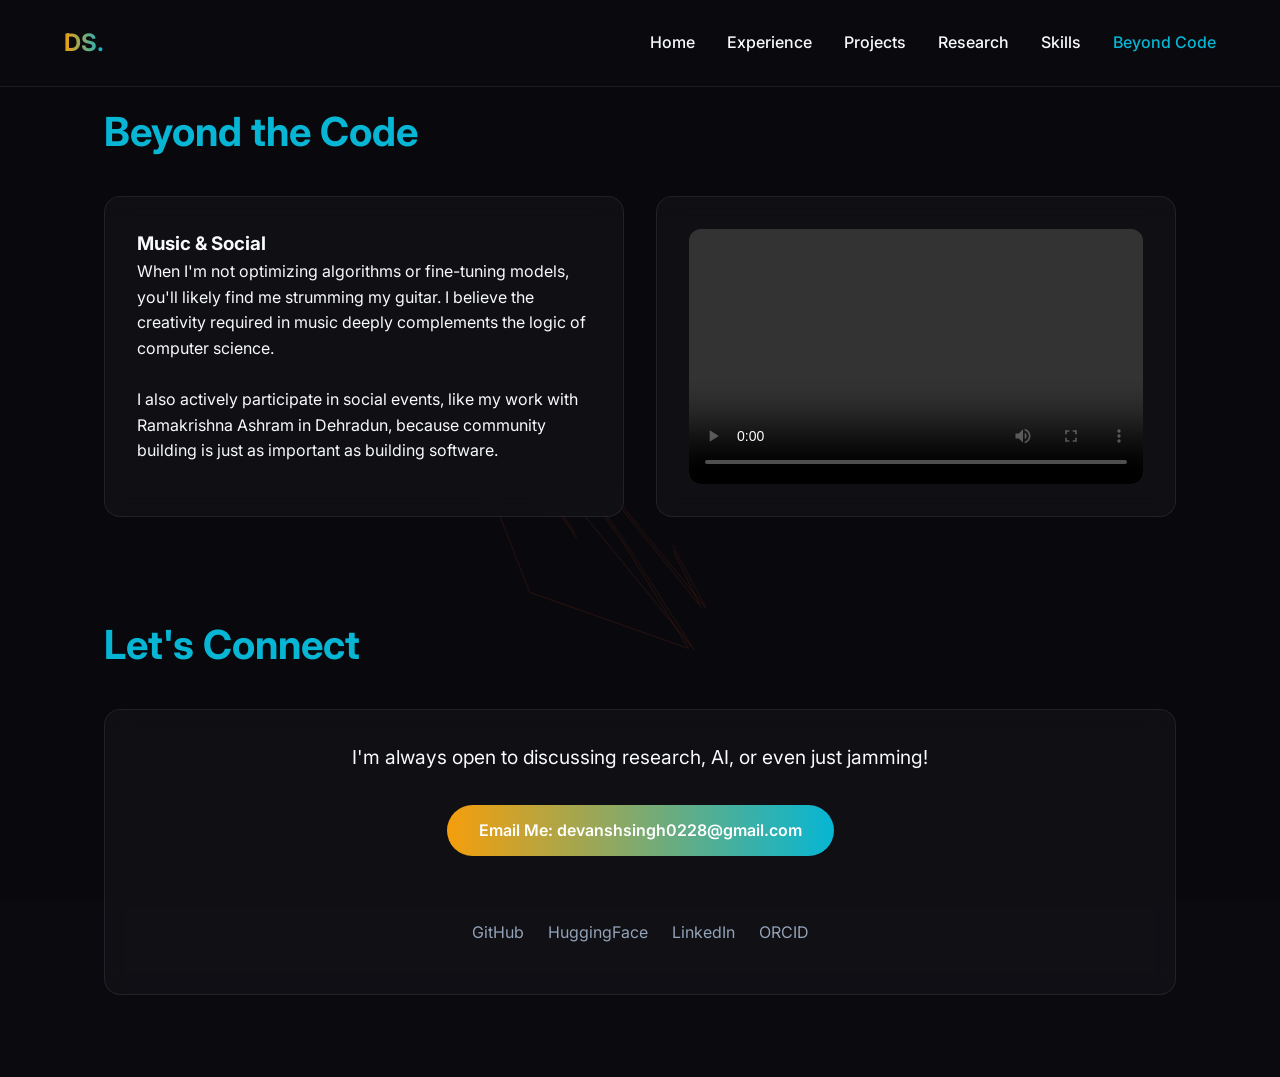
==== beyond.html @ 437d0356 "Add fully animated multi-page portfolio website" ====
<!DOCTYPE html>
<html lang="en">
<head>
    <meta charset="UTF-8">
    <meta name="viewport" content="width=device-width, initial-scale=1.0">
    <title>Beyond Code | Devansh Singh</title>
    <link rel="stylesheet" href="style.css">
    <link href="https://fonts.googleapis.com/css2?family=Inter:wght@300;400;500;600;700&display=swap" rel="stylesheet">
</head>
<body>
    <div id="canvas-container">
        <canvas id="fractal-canvas"></canvas>
    </div>

    <nav>
        <a href="index.html" class="logo">DS.</a>
        <div class="nav-links">
            <a href="index.html">Home</a>
            <a href="experience.html">Experience</a>
            <a href="projects.html">Projects</a>
            <a href="research.html">Research</a>
            <a href="skills.html">Skills</a>
            <a href="beyond.html" class="active">Beyond Code</a>
        </div>
    </nav>

    <main>
        <h2>Beyond the Code</h2>
        
        <div class="grid-2">
            <div class="glass-card">
                <h3>Music & Social</h3>
                <p>When I'm not optimizing algorithms or fine-tuning models, you'll likely find me strumming my guitar. I believe the creativity required in music deeply complements the logic of computer science.</p>
                <br>
                <p>I also actively participate in social events, like my work with Ramakrishna Ashram in Dehradun, because community building is just as important as building software.</p>
            </div>
            
            <div class="glass-card">
                <div class="video-container">
                    <video controls>
                        <source src="Guitar video.mp4" type="video/mp4">
                        Your browser does not support the video tag.
                    </video>
                </div>
            </div>
        </div>

        <h2 style="margin-top: 4rem;">Let's Connect</h2>
        <div class="glass-card" style="text-align: center;">
            <p style="font-size: 1.2rem; margin-bottom: 2rem;">I'm always open to discussing research, AI, or even just jamming!</p>
            
            <a href="mailto:devanshsingh0228@gmail.com" class="btn btn-primary" style="margin-bottom: 2rem;">Email Me: devanshsingh0228@gmail.com</a>
            
            <div class="social-links" style="margin-top: 2rem;">
                <a href="https://github.com/devsingh02" target="_blank">GitHub</a>
                <a href="https://huggingface.co/devranx" target="_blank">HuggingFace</a>
                <a href="https://www.linkedin.com/in/devansh-singh-8190a0222/" target="_blank">LinkedIn</a>
                <a href="https://orcid.org/0009-0004-6804-5392" target="_blank">ORCID</a>
            </div>
        </div>
    </main>

    <script src="script.js"></script>
</body>
</html>
---- style.css ----
:root {
    --bg-dark: #0a0a0f;
    --text-main: #f8fafc;
    --text-muted: #94a3b8;
    --accent-primary: #f59e0b; /* Amber */
    --accent-secondary: #06b6d4; /* Cyan */
    --glass-bg: rgba(20, 20, 25, 0.6);
    --glass-border: rgba(255, 255, 255, 0.08);
}

* {
    margin: 0;
    padding: 0;
    box-sizing: border-box;
}

body {
    font-family: 'Inter', sans-serif;
    background-color: var(--bg-dark);
    color: var(--text-main);
    line-height: 1.6;
    overflow-x: hidden;
}

#canvas-container {
    position: fixed;
    top: 0;
    left: 0;
    width: 100vw;
    height: 100vh;
    z-index: -1;
    opacity: 0.8;
}

/* Navbar */
nav {
    position: fixed;
    top: 0;
    width: 100%;
    display: flex;
    justify-content: space-between;
    align-items: center;
    padding: 1.5rem 5%;
    background: rgba(10, 10, 15, 0.8);
    backdrop-filter: blur(10px);
    z-index: 100;
    border-bottom: 1px solid var(--glass-border);
}

.logo {
    font-size: 1.5rem;
    font-weight: 700;
    background: linear-gradient(90deg, var(--accent-primary), var(--accent-secondary));
    -webkit-background-clip: text;
    -webkit-text-fill-color: transparent;
    text-decoration: none;
}

.nav-links {
    display: flex;
    gap: 2rem;
}

.nav-links a {
    color: var(--text-main);
    text-decoration: none;
    font-weight: 500;
    transition: color 0.3s ease;
}

.nav-links a:hover, .nav-links a.active {
    color: var(--accent-secondary);
}

/* Main Content */
main {
    min-height: calc(100vh - 80px);
    padding: 100px 5% 50px;
    max-width: 1200px;
    margin: 0 auto;
}

.hero {
    display: flex;
    flex-direction: column;
    align-items: center;
    justify-content: center;
    text-align: center;
    height: calc(100vh - 150px);
}

.profile-img {
    width: 200px;
    height: 200px;
    border-radius: 50%;
    object-fit: cover;
    margin-bottom: 2rem;
    border: 3px solid transparent;
    background: linear-gradient(var(--bg-dark), var(--bg-dark)) padding-box,
                linear-gradient(90deg, var(--accent-primary), var(--accent-secondary)) border-box;
    animation: float 6s ease-in-out infinite;
}

@keyframes float {
    0% { transform: translateY(0px); }
    50% { transform: translateY(-15px); }
    100% { transform: translateY(0px); }
}

h1 {
    font-size: 4rem;
    margin-bottom: 0.5rem;
}

.tagline {
    font-size: 1.5rem;
    color: var(--text-muted);
    margin-bottom: 2rem;
}

.btn {
    display: inline-block;
    padding: 0.8rem 2rem;
    border-radius: 30px;
    text-decoration: none;
    font-weight: 600;
    transition: all 0.3s ease;
    cursor: pointer;
}

.btn-primary {
    background: linear-gradient(90deg, var(--accent-primary), var(--accent-secondary));
    color: #fff;
    border: none;
}

.btn-primary:hover {
    transform: translateY(-2px);
    box-shadow: 0 5px 15px rgba(245, 158, 11, 0.4);
}

.btn-secondary {
    background: transparent;
    color: var(--text-main);
    border: 1px solid var(--accent-secondary);
    margin-left: 1rem;
}

.btn-secondary:hover {
    background: rgba(6, 182, 212, 0.1);
}

/* Glass Cards */
.glass-card {
    background: var(--glass-bg);
    backdrop-filter: blur(12px);
    border: 1px solid var(--glass-border);
    border-radius: 16px;
    padding: 2rem;
    margin-bottom: 2rem;
    transition: transform 0.3s ease, border-color 0.3s ease;
}

.glass-card:hover {
    transform: translateY(-5px);
    border-color: rgba(255, 255, 255, 0.2);
}

/* Sections */
h2 {
    font-size: 2.5rem;
    margin-bottom: 2rem;
    color: var(--accent-secondary);
}

.timeline {
    border-left: 2px solid var(--accent-secondary);
    padding-left: 2rem;
    margin-left: 1rem;
}

.timeline-item {
    position: relative;
    margin-bottom: 3rem;
}

.timeline-item::before {
    content: '';
    position: absolute;
    left: -2.4rem;
    top: 0;
    width: 15px;
    height: 15px;
    border-radius: 50%;
    background: var(--accent-primary);
    border: 3px solid var(--bg-dark);
}

.date {
    color: var(--accent-primary);
    font-weight: 600;
    font-size: 0.9rem;
    margin-bottom: 0.5rem;
}

/* Grid Layouts */
.grid-2 {
    display: grid;
    grid-template-columns: repeat(auto-fit, minmax(300px, 1fr));
    gap: 2rem;
}

.project-links a {
    color: var(--accent-secondary);
    text-decoration: none;
    margin-right: 1rem;
}

.project-links a:hover {
    text-decoration: underline;
}

/* Slideshow */
.slideshow-container {
    position: relative;
    width: 100%;
    max-width: 800px;
    margin: 2rem auto;
    border: 1px solid var(--glass-border);
    border-radius: 8px;
    overflow: hidden;
}

.slide {
    display: none;
    width: 100%;
}

.slide.active {
    display: block;
}

.slide img {
    width: 100%;
    display: block;
}

.prev, .next {
    cursor: pointer;
    position: absolute;
    top: 50%;
    width: auto;
    padding: 16px;
    margin-top: -22px;
    color: white;
    font-weight: bold;
    font-size: 18px;
    transition: 0.6s ease;
    border-radius: 0 3px 3px 0;
    user-select: none;
    background-color: rgba(0,0,0,0.5);
}

.next {
    right: 0;
    border-radius: 3px 0 0 3px;
}

.prev:hover, .next:hover {
    background-color: rgba(0,0,0,0.8);
}

.slide-counter {
    text-align: center;
    margin-top: 10px;
    color: var(--text-muted);
}

/* Skills */
.skill-tag {
    display: inline-block;
    padding: 0.5rem 1rem;
    background: rgba(255, 255, 255, 0.05);
    border: 1px solid var(--glass-border);
    border-radius: 20px;
    margin: 0.5rem;
    font-size: 0.9rem;
}

.skill-category {
    margin-bottom: 1.5rem;
}

/* Footer */
footer {
    text-align: center;
    padding: 2rem;
    border-top: 1px solid var(--glass-border);
    margin-top: 4rem;
}

.social-links {
    display: flex;
    justify-content: center;
    gap: 1.5rem;
    margin-bottom: 1rem;
}

.social-links a {
    color: var(--text-muted);
    text-decoration: none;
    transition: color 0.3s;
}

.social-links a:hover {
    color: var(--accent-primary);
}

/* Video */
.video-container {
    position: relative;
    padding-bottom: 56.25%; /* 16:9 */
    height: 0;
    overflow: hidden;
    border-radius: 12px;
}

.video-container iframe, .video-container video {
    position: absolute;
    top: 0;
    left: 0;
    width: 100%;
    height: 100%;
}
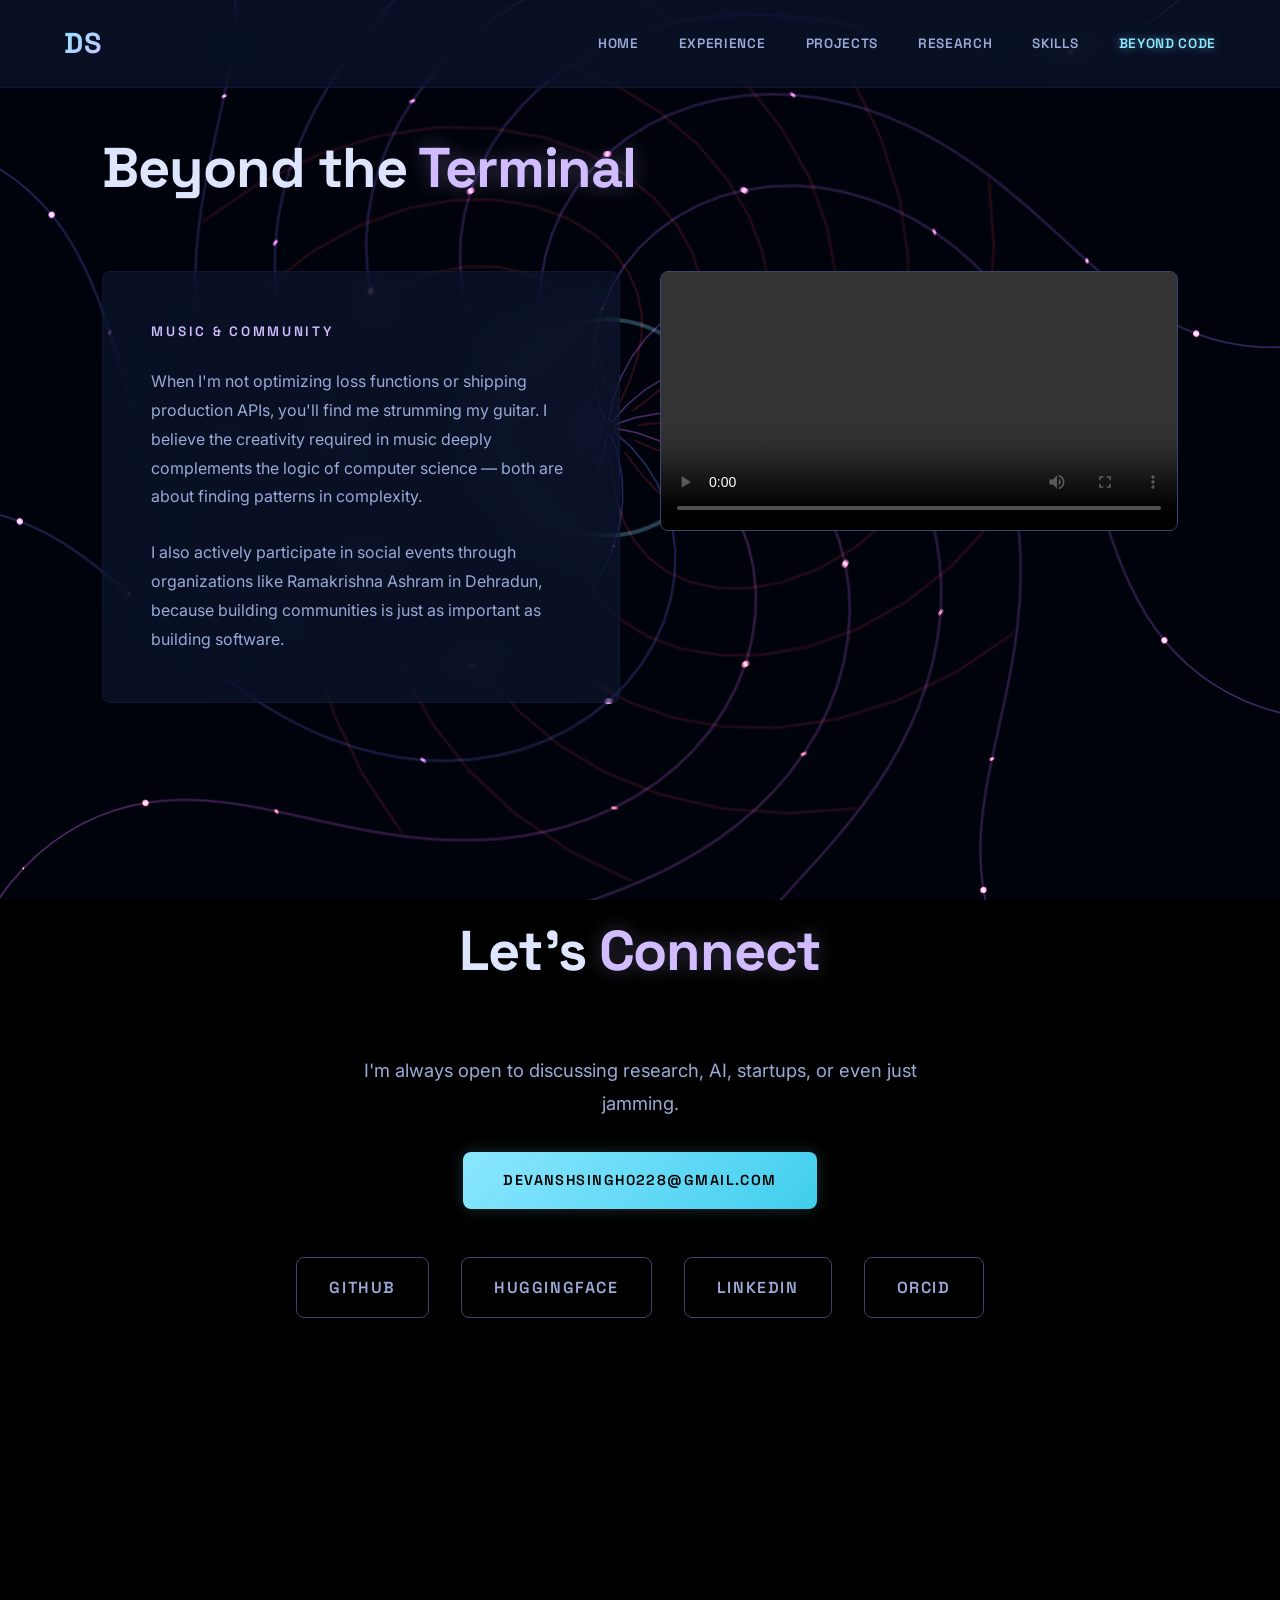
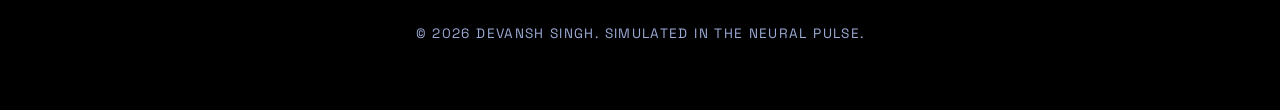
==== commit 15f19ed9: "Added round fractal" ====
--- a/beyond.html
+++ b/beyond.html
@@ -3,17 +3,14 @@
 <head>
     <meta charset="UTF-8">
     <meta name="viewport" content="width=device-width, initial-scale=1.0">
-    <title>Beyond Code | Devansh Singh</title>
+    <title>Beyond Code — Devansh Singh</title>
     <link rel="stylesheet" href="style.css">
-    <link href="https://fonts.googleapis.com/css2?family=Inter:wght@300;400;500;600;700&display=swap" rel="stylesheet">
 </head>
 <body>
-    <div id="canvas-container">
-        <canvas id="fractal-canvas"></canvas>
-    </div>
-
+    <div id="canvas-container"><canvas id="fractal-canvas"></canvas></div>
     <nav>
-        <a href="index.html" class="logo">DS.</a>
+        <a href="index.html" class="logo">DS</a>
+        <button class="hamburger" aria-label="Menu"><span></span><span></span><span></span></button>
         <div class="nav-links">
             <a href="index.html">Home</a>
             <a href="experience.html">Experience</a>
@@ -23,19 +20,16 @@
             <a href="beyond.html" class="active">Beyond Code</a>
         </div>
     </nav>
-
     <main>
-        <h2>Beyond the Code</h2>
-        
+        <h2 class="fade-in">Beyond the <span class="accent">Terminal</span></h2>
         <div class="grid-2">
-            <div class="glass-card">
-                <h3>Music & Social</h3>
-                <p>When I'm not optimizing algorithms or fine-tuning models, you'll likely find me strumming my guitar. I believe the creativity required in music deeply complements the logic of computer science.</p>
+            <div class="glass-card fade-in">
+                <div class="about-label">Music & Community</div>
+                <p>When I'm not optimizing loss functions or shipping production APIs, you'll find me strumming my guitar. I believe the creativity required in music deeply complements the logic of computer science — both are about finding patterns in complexity.</p>
                 <br>
-                <p>I also actively participate in social events, like my work with Ramakrishna Ashram in Dehradun, because community building is just as important as building software.</p>
+                <p>I also actively participate in social events through organizations like Ramakrishna Ashram in Dehradun, because building communities is just as important as building software.</p>
             </div>
-            
-            <div class="glass-card">
+            <div class="fade-in">
                 <div class="video-container">
                     <video controls>
                         <source src="Guitar video.mp4" type="video/mp4">
@@ -45,21 +39,19 @@
             </div>
         </div>
 
-        <h2 style="margin-top: 4rem;">Let's Connect</h2>
-        <div class="glass-card" style="text-align: center;">
-            <p style="font-size: 1.2rem; margin-bottom: 2rem;">I'm always open to discussing research, AI, or even just jamming!</p>
-            
-            <a href="mailto:devanshsingh0228@gmail.com" class="btn btn-primary" style="margin-bottom: 2rem;">Email Me: devanshsingh0228@gmail.com</a>
-            
-            <div class="social-links" style="margin-top: 2rem;">
-                <a href="https://github.com/devsingh02" target="_blank">GitHub</a>
-                <a href="https://huggingface.co/devranx" target="_blank">HuggingFace</a>
-                <a href="https://www.linkedin.com/in/devansh-singh-8190a0222/" target="_blank">LinkedIn</a>
-                <a href="https://orcid.org/0009-0004-6804-5392" target="_blank">ORCID</a>
+        <div class="contact-section fade-in" style="margin-top:5rem;">
+            <h2>Let's <span class="accent">Connect</span></h2>
+            <p style="font-size:1.15rem;max-width:600px;margin:0 auto 2rem;">I'm always open to discussing research, AI, startups, or even just jamming.</p>
+            <a href="mailto:devanshsingh0228@gmail.com" class="btn btn-primary">devanshsingh0228@gmail.com</a>
+            <div class="social-links">
+                <a href="https://github.com/devsingh02" target="_blank" class="social-link">GitHub</a>
+                <a href="https://huggingface.co/devranx" target="_blank" class="social-link">HuggingFace</a>
+                <a href="https://www.linkedin.com/in/devansh-singh-8190a0222/" target="_blank" class="social-link">LinkedIn</a>
+                <a href="https://orcid.org/0009-0004-6804-5392" target="_blank" class="social-link">ORCID</a>
             </div>
         </div>
     </main>
-
+    <footer><div class="footer-line"></div><p>&copy; 2026 Devansh Singh. Simulated in the Neural Pulse.</p></footer>
     <script src="script.js"></script>
 </body>
 </html>
--- a/style.css
+++ b/style.css
@@ -1,11 +1,37 @@
+/* ====================================
+   THE NEURAL OBSERVATORY — Quantum Archive
+   Portfolio of Devansh Singh
+   ==================================== */
+
+@import url('https://fonts.googleapis.com/css2?family=Inter:wght@300;400;500;600;700;800&family=Space+Grotesk:wght@400;500;600;700&display=swap');
+
 :root {
-    --bg-dark: #0a0a0f;
-    --text-main: #f8fafc;
-    --text-muted: #94a3b8;
-    --accent-primary: #f59e0b; /* Amber */
-    --accent-secondary: #06b6d4; /* Cyan */
-    --glass-bg: rgba(20, 20, 25, 0.6);
-    --glass-border: rgba(255, 255, 255, 0.08);
+    /* Deep Celestial Foundation */
+    --surface-lowest: #000000;
+    --surface-low: #081329;
+    --surface: #060e20;
+    --surface-container: #0c1934;
+    --surface-high: #101e3e;
+    --surface-highest: #142449;
+    --surface-bright: #172b54;
+
+    /* Light-Matter Accents */
+    --primary: #8ce7ff;
+    --primary-dim: #40ceed;
+    --primary-container: #53ddfc;
+    --secondary: #d0bcff;
+    --secondary-container: #2f0076;
+    --tertiary: #b8f9de;
+
+    /* Text */
+    --on-surface: #dee5ff;
+    --on-surface-variant: #9baad6;
+    --outline: #65759e;
+    --outline-variant: #38476d;
+
+    /* Gradients */
+    --gradient-primary: linear-gradient(135deg, var(--primary), var(--primary-dim));
+    --gradient-hud: linear-gradient(135deg, var(--primary), var(--secondary));
 }
 
 * {
@@ -14,221 +40,463 @@
     box-sizing: border-box;
 }
 
+html {
+    scroll-behavior: smooth;
+}
+
 body {
     font-family: 'Inter', sans-serif;
-    background-color: var(--bg-dark);
-    color: var(--text-main);
-    line-height: 1.6;
+    background-color: var(--surface-lowest);
+    color: var(--on-surface);
+    line-height: 1.7;
     overflow-x: hidden;
 }
 
+/* Canvas Background */
 #canvas-container {
     position: fixed;
-    top: 0;
-    left: 0;
-    width: 100vw;
-    height: 100vh;
-    z-index: -1;
-    opacity: 0.8;
-}
-
-/* Navbar */
+    top: 0; left: 0;
+    width: 100vw; height: 100vh;
+    z-index: 0;
+    pointer-events: none;
+}
+
+/* ---- NAVBAR ---- */
 nav {
     position: fixed;
-    top: 0;
-    width: 100%;
+    top: 0; width: 100%;
     display: flex;
     justify-content: space-between;
     align-items: center;
-    padding: 1.5rem 5%;
-    background: rgba(10, 10, 15, 0.8);
-    backdrop-filter: blur(10px);
+    padding: 1.2rem 5%;
+    background: rgba(20, 36, 73, 0.4);
+    backdrop-filter: blur(24px);
+    -webkit-backdrop-filter: blur(24px);
     z-index: 100;
-    border-bottom: 1px solid var(--glass-border);
+    border-bottom: 1px solid rgba(56, 71, 109, 0.15);
 }
 
 .logo {
-    font-size: 1.5rem;
+    font-family: 'Space Grotesk', sans-serif;
+    font-size: 1.8rem;
     font-weight: 700;
-    background: linear-gradient(90deg, var(--accent-primary), var(--accent-secondary));
+    background: var(--gradient-hud);
     -webkit-background-clip: text;
     -webkit-text-fill-color: transparent;
     text-decoration: none;
+    letter-spacing: 0.05em;
 }
 
 .nav-links {
     display: flex;
-    gap: 2rem;
+    gap: 2.5rem;
+    align-items: center;
 }
 
 .nav-links a {
-    color: var(--text-main);
+    color: var(--on-surface-variant);
     text-decoration: none;
-    font-weight: 500;
-    transition: color 0.3s ease;
+    font-family: 'Space Grotesk', sans-serif;
+    font-size: 0.85rem;
+    font-weight: 600;
+    letter-spacing: 0.05em;
+    text-transform: uppercase;
+    transition: color 0.3s ease, text-shadow 0.3s ease;
 }
 
 .nav-links a:hover, .nav-links a.active {
-    color: var(--accent-secondary);
-}
-
-/* Main Content */
+    color: var(--primary);
+    text-shadow: 0 0 10px rgba(140, 231, 255, 0.5);
+}
+
+.hamburger {
+    display: none;
+    flex-direction: column;
+    gap: 5px;
+    cursor: pointer;
+    background: none;
+    border: none;
+    padding: 5px;
+}
+
+.hamburger span {
+    display: block;
+    width: 24px;
+    height: 2px;
+    background: var(--on-surface);
+    transition: all 0.3s ease;
+}
+
+/* ---- MAIN ---- */
 main {
-    min-height: calc(100vh - 80px);
-    padding: 100px 5% 50px;
-    max-width: 1200px;
+    position: relative;
+    z-index: 1;
+    min-height: 100vh;
+    padding: 120px 8% 80px;
+    max-width: 1400px;
     margin: 0 auto;
 }
 
+/* ---- HERO ---- */
 .hero {
     display: flex;
     flex-direction: column;
     align-items: center;
     justify-content: center;
     text-align: center;
-    height: calc(100vh - 150px);
+    min-height: calc(100vh - 200px);
+    padding: 2rem 0;
+}
+
+.profile-wrapper {
+    position: relative;
+    margin-bottom: 3.5rem;
 }
 
 .profile-img {
-    width: 200px;
-    height: 200px;
+    width: 190px; height: 190px;
     border-radius: 50%;
     object-fit: cover;
-    margin-bottom: 2rem;
-    border: 3px solid transparent;
-    background: linear-gradient(var(--bg-dark), var(--bg-dark)) padding-box,
-                linear-gradient(90deg, var(--accent-primary), var(--accent-secondary)) border-box;
-    animation: float 6s ease-in-out infinite;
+    display: block;
+    position: relative;
+    z-index: 2;
+    animation: float 8s ease-in-out infinite;
+}
+
+.profile-glow {
+    position: absolute;
+    top: -8px; left: -8px;
+    width: calc(100% + 16px);
+    height: calc(100% + 16px);
+    border-radius: 50%;
+    background: conic-gradient(from 0deg, var(--primary), var(--secondary), var(--tertiary), var(--primary));
+    z-index: 1;
+    animation: float 8s ease-in-out infinite, spin-glow 10s linear infinite;
+    filter: blur(8px);
+    opacity: 0.8;
+}
+
+@keyframes spin-glow {
+    0% { transform: rotate(0deg); }
+    100% { transform: rotate(360deg); }
 }
 
 @keyframes float {
-    0% { transform: translateY(0px); }
+    0%, 100% { transform: translateY(0px); }
     50% { transform: translateY(-15px); }
-    100% { transform: translateY(0px); }
-}
-
-h1 {
-    font-size: 4rem;
-    margin-bottom: 0.5rem;
+}
+
+.hero h1 {
+    font-family: 'Space Grotesk', sans-serif;
+    font-size: clamp(3.5rem, 7vw, 6rem);
+    font-weight: 800;
+    letter-spacing: -0.04em;
+    color: var(--on-surface);
+    margin-bottom: 1rem;
+    line-height: 1;
+    text-shadow: 0 0 40px rgba(140, 231, 255, 0.2);
 }
 
 .tagline {
-    font-size: 1.5rem;
-    color: var(--text-muted);
-    margin-bottom: 2rem;
-}
-
+    font-family: 'Space Grotesk', sans-serif;
+    font-size: 1.4rem;
+    color: var(--primary);
+    margin-bottom: 3rem;
+    letter-spacing: 0.1em;
+    text-transform: uppercase;
+}
+
+.hero-buttons {
+    display: flex;
+    gap: 1.5rem;
+    flex-wrap: wrap;
+    justify-content: center;
+}
+
+/* ---- BUTTONS ---- */
 .btn {
     display: inline-block;
-    padding: 0.8rem 2rem;
-    border-radius: 30px;
+    padding: 1rem 2.5rem;
+    border-radius: 0.5rem;
     text-decoration: none;
+    font-family: 'Space Grotesk', sans-serif;
     font-weight: 600;
+    font-size: 0.9rem;
+    text-transform: uppercase;
+    letter-spacing: 0.1em;
     transition: all 0.3s ease;
     cursor: pointer;
+    border: none;
 }
 
 .btn-primary {
-    background: linear-gradient(90deg, var(--accent-primary), var(--accent-secondary));
-    color: #fff;
-    border: none;
+    background: var(--gradient-primary);
+    color: #000;
+    box-shadow: 0 0 15px rgba(140, 231, 255, 0.2);
 }
 
 .btn-primary:hover {
+    box-shadow: 0 0 25px rgba(140, 231, 255, 0.6);
     transform: translateY(-2px);
-    box-shadow: 0 5px 15px rgba(245, 158, 11, 0.4);
 }
 
 .btn-secondary {
     background: transparent;
-    color: var(--text-main);
-    border: 1px solid var(--accent-secondary);
+    color: var(--secondary);
+    box-shadow: inset 0 0 0 1px rgba(56, 71, 109, 0.5); /* Ghost Border */
+}
+
+.btn-secondary:hover {
+    background: rgba(208, 188, 255, 0.1);
+    box-shadow: inset 0 0 0 1px var(--secondary);
+}
+
+/* ---- GLASS CARDS (DATA CLUSTERS) ---- */
+.glass-card {
+    background: rgba(20, 36, 73, 0.4);
+    backdrop-filter: blur(24px);
+    -webkit-backdrop-filter: blur(24px);
+    border-radius: 0.5rem; /* Sharper corners for sci-fi look */
+    padding: 3rem;
+    margin-bottom: 2.5rem;
+    position: relative;
+    transition: all 0.4s ease;
+    border: 1px solid rgba(56, 71, 109, 0.15); /* Ghost Border */
+}
+
+.glass-card:hover {
+    border-color: rgba(56, 71, 109, 0.4);
+    box-shadow: 0 10px 40px rgba(0, 0, 0, 0.5), 0 0 20px rgba(208, 188, 255, 0.05);
+}
+
+/* ---- SECTION HEADERS ---- */
+h2 {
+    font-family: 'Space Grotesk', sans-serif;
+    font-size: clamp(2.5rem, 5vw, 3.5rem);
+    font-weight: 700;
+    margin-bottom: 3.5rem;
+    letter-spacing: -0.02em;
+    color: var(--on-surface);
+}
+
+h2 .accent {
+    color: var(--secondary);
+    text-shadow: 0 0 20px rgba(208, 188, 255, 0.3);
+}
+
+h3 {
+    font-family: 'Inter', sans-serif;
+    font-size: 1.4rem;
+    font-weight: 600;
+    margin-bottom: 1rem;
+    color: var(--primary);
+}
+
+h4 {
+    font-family: 'Inter', sans-serif;
+    font-size: 1rem;
+    font-weight: 500;
+    color: var(--on-surface-variant);
+    margin-bottom: 0.8rem;
+}
+
+p {
+    color: var(--on-surface-variant);
+    line-height: 1.8;
+}
+
+ul {
+    padding-left: 1.5rem;
+    color: var(--on-surface-variant);
+}
+
+ul li {
+    margin-bottom: 0.8rem;
+    line-height: 1.7;
+}
+
+a {
+    color: var(--primary);
+    text-decoration: none;
+    transition: all 0.3s;
+}
+
+a:hover {
+    color: var(--secondary);
+    text-shadow: 0 0 10px rgba(208, 188, 255, 0.5);
+}
+
+/* ---- ABOUT SECTION ---- */
+.about-grid {
+    display: grid;
+    grid-template-columns: 1.2fr 0.8fr;
+    gap: 4rem;
+    align-items: start;
+}
+
+.about-label {
+    font-family: 'Space Grotesk', sans-serif;
+    font-size: 0.85rem;
+    text-transform: uppercase;
+    letter-spacing: 0.2em;
+    color: var(--secondary);
+    margin-bottom: 1.5rem;
+    font-weight: 600;
+}
+
+.stat-grid {
+    display: grid;
+    grid-template-columns: repeat(2, 1fr);
+    gap: 1.5rem;
+}
+
+.stat {
+    padding: 2rem;
+    background: rgba(12, 25, 52, 0.5);
+    border-radius: 0.5rem;
+    border: 1px solid var(--outline-variant);
+    text-align: center;
+}
+
+.stat-number {
+    font-family: 'Space Grotesk', sans-serif;
+    font-size: 2.5rem;
+    font-weight: 700;
+    color: var(--primary);
+    text-shadow: 0 0 15px rgba(140, 231, 255, 0.3);
+}
+
+.stat-label {
+    font-family: 'Space Grotesk', sans-serif;
+    font-size: 0.8rem;
+    color: var(--on-surface-variant);
+    margin-top: 0.5rem;
+    text-transform: uppercase;
+    letter-spacing: 0.1em;
+}
+
+/* ---- TIMELINE ---- */
+.timeline {
+    position: relative;
+    padding-left: 3rem;
     margin-left: 1rem;
 }
 
-.btn-secondary:hover {
-    background: rgba(6, 182, 212, 0.1);
-}
-
-/* Glass Cards */
-.glass-card {
-    background: var(--glass-bg);
-    backdrop-filter: blur(12px);
-    border: 1px solid var(--glass-border);
-    border-radius: 16px;
-    padding: 2rem;
-    margin-bottom: 2rem;
-    transition: transform 0.3s ease, border-color 0.3s ease;
-}
-
-.glass-card:hover {
-    transform: translateY(-5px);
-    border-color: rgba(255, 255, 255, 0.2);
-}
-
-/* Sections */
-h2 {
-    font-size: 2.5rem;
-    margin-bottom: 2rem;
-    color: var(--accent-secondary);
-}
-
-.timeline {
-    border-left: 2px solid var(--accent-secondary);
-    padding-left: 2rem;
-    margin-left: 1rem;
+.timeline::before {
+    content: '';
+    position: absolute;
+    left: 0; top: 0;
+    width: 2px;
+    height: 100%;
+    background: linear-gradient(to bottom, var(--primary), var(--secondary), transparent);
 }
 
 .timeline-item {
     position: relative;
-    margin-bottom: 3rem;
+    margin-bottom: 4rem;
 }
 
 .timeline-item::before {
     content: '';
     position: absolute;
-    left: -2.4rem;
-    top: 0;
-    width: 15px;
-    height: 15px;
+    left: -3.45rem;
+    top: 1.5rem;
+    width: 14px; height: 14px;
     border-radius: 50%;
-    background: var(--accent-primary);
-    border: 3px solid var(--bg-dark);
+    background: var(--surface);
+    border: 2px solid var(--primary);
+    box-shadow: 0 0 15px var(--primary);
 }
 
 .date {
-    color: var(--accent-primary);
+    font-family: 'Space Grotesk', sans-serif;
+    color: var(--tertiary);
     font-weight: 600;
     font-size: 0.9rem;
-    margin-bottom: 0.5rem;
-}
-
-/* Grid Layouts */
+    margin-bottom: 0.8rem;
+    letter-spacing: 0.1em;
+    text-transform: uppercase;
+}
+
+.location {
+    font-family: 'Space Grotesk', sans-serif;
+    font-size: 0.85rem;
+    color: var(--outline);
+    margin-bottom: 1.2rem;
+}
+
+/* ---- GRID LAYOUTS ---- */
 .grid-2 {
+    display: grid;
+    grid-template-columns: repeat(auto-fit, minmax(380px, 1fr));
+    gap: 2.5rem;
+}
+
+.grid-3 {
     display: grid;
     grid-template-columns: repeat(auto-fit, minmax(300px, 1fr));
     gap: 2rem;
 }
 
+/* ---- PROJECT CARDS ---- */
+.project-card {
+    background: rgba(20, 36, 73, 0.4);
+    backdrop-filter: blur(24px);
+    border-radius: 0.5rem;
+    padding: 2.5rem;
+    border: 1px solid var(--outline-variant);
+    transition: all 0.4s ease;
+    height: 100%;
+    display: flex;
+    flex-direction: column;
+}
+
+.project-card:hover {
+    border-color: var(--primary);
+    box-shadow: 0 10px 30px rgba(0,0,0,0.5), inset 0 0 20px rgba(140, 231, 255, 0.05);
+    transform: translateY(-5px);
+}
+
+.project-tag {
+    display: inline-block;
+    font-family: 'Space Grotesk', sans-serif;
+    font-size: 0.75rem;
+    padding: 0.4rem 0.8rem;
+    background: var(--surface-highest);
+    border-radius: 0.25rem;
+    color: var(--on-surface-variant);
+    margin: 0.4rem 0.4rem 0.4rem 0;
+    letter-spacing: 0.05em;
+    text-transform: uppercase;
+}
+
+.project-links {
+    margin-top: auto;
+    padding-top: 2rem;
+    display: flex;
+    gap: 1.5rem;
+}
+
 .project-links a {
-    color: var(--accent-secondary);
-    text-decoration: none;
-    margin-right: 1rem;
-}
-
-.project-links a:hover {
-    text-decoration: underline;
-}
-
-/* Slideshow */
+    font-family: 'Space Grotesk', sans-serif;
+    font-size: 0.9rem;
+    font-weight: 600;
+    text-transform: uppercase;
+    letter-spacing: 0.05em;
+}
+
+/* ---- SLIDESHOW ---- */
+.slideshow-wrapper {
+    margin: 3rem 0;
+}
+
 .slideshow-container {
     position: relative;
     width: 100%;
-    max-width: 800px;
-    margin: 2rem auto;
-    border: 1px solid var(--glass-border);
-    border-radius: 8px;
+    border-radius: 0.5rem;
     overflow: hidden;
+    background: var(--surface-highest);
+    border: 1px solid var(--outline-variant);
 }
 
 .slide {
@@ -245,90 +513,220 @@
     display: block;
 }
 
-.prev, .next {
+.slide-nav {
     cursor: pointer;
     position: absolute;
     top: 50%;
-    width: auto;
-    padding: 16px;
-    margin-top: -22px;
-    color: white;
-    font-weight: bold;
-    font-size: 18px;
-    transition: 0.6s ease;
-    border-radius: 0 3px 3px 0;
+    transform: translateY(-50%);
+    width: 54px; height: 54px;
+    display: flex;
+    align-items: center;
+    justify-content: center;
+    background: rgba(6, 14, 32, 0.8);
+    backdrop-filter: blur(12px);
+    color: var(--primary);
+    font-size: 1.5rem;
+    border-radius: 50%;
+    border: 1px solid var(--primary);
     user-select: none;
-    background-color: rgba(0,0,0,0.5);
-}
-
-.next {
-    right: 0;
-    border-radius: 3px 0 0 3px;
-}
-
-.prev:hover, .next:hover {
-    background-color: rgba(0,0,0,0.8);
-}
+    transition: all 0.3s;
+}
+
+.slide-nav:hover {
+    background: var(--primary);
+    color: #000;
+    box-shadow: 0 0 20px var(--primary);
+}
+
+.slide-prev { left: 20px; }
+.slide-next { right: 20px; }
 
 .slide-counter {
     text-align: center;
-    margin-top: 10px;
-    color: var(--text-muted);
-}
-
-/* Skills */
+    margin-top: 1.5rem;
+    font-family: 'Space Grotesk', sans-serif;
+    font-size: 0.9rem;
+    color: var(--outline);
+    letter-spacing: 0.1em;
+}
+
+/* ---- SKILLS ---- */
+.skill-category {
+    margin-bottom: 2.5rem;
+}
+
 .skill-tag {
     display: inline-block;
-    padding: 0.5rem 1rem;
-    background: rgba(255, 255, 255, 0.05);
-    border: 1px solid var(--glass-border);
-    border-radius: 20px;
-    margin: 0.5rem;
+    font-family: 'Space Grotesk', sans-serif;
+    font-size: 0.85rem;
+    padding: 0.5rem 1.2rem;
+    background: transparent;
+    border: 1px solid var(--outline-variant);
+    border-radius: 0.25rem;
+    color: var(--on-surface-variant);
+    margin: 0.4rem;
+    transition: all 0.3s;
+}
+
+.skill-tag:hover {
+    background: rgba(208, 188, 255, 0.1);
+    color: var(--secondary);
+    border-color: var(--secondary);
+    box-shadow: 0 0 15px rgba(208, 188, 255, 0.2);
+}
+
+/* Data Pulse Progress Bar */
+.pulse-bar-container {
+    margin-bottom: 2rem;
+}
+
+.pulse-bar-label {
+    display: flex;
+    justify-content: space-between;
+    font-family: 'Space Grotesk', sans-serif;
     font-size: 0.9rem;
-}
-
-.skill-category {
-    margin-bottom: 1.5rem;
-}
-
-/* Footer */
+    margin-bottom: 0.8rem;
+    color: var(--on-surface-variant);
+    text-transform: uppercase;
+    letter-spacing: 0.05em;
+}
+
+.pulse-bar-track {
+    width: 100%;
+    height: 4px;
+    background: var(--surface-highest);
+    border-radius: 2px;
+    overflow: hidden;
+    position: relative;
+}
+
+.pulse-bar-fill {
+    height: 100%;
+    background: var(--primary);
+    box-shadow: 0 0 10px var(--primary);
+    border-radius: 2px;
+    position: relative;
+    transition: width 1.5s ease;
+}
+
+/* ---- VIDEO ---- */
+.video-container {
+    border-radius: 0.5rem;
+    overflow: hidden;
+    background: var(--surface-highest);
+    border: 1px solid var(--outline-variant);
+}
+
+.video-container video {
+    width: 100%;
+    display: block;
+}
+
+/* ---- CONTACT ---- */
+.contact-section {
+    text-align: center;
+    padding: 5rem 2rem;
+}
+
+.social-links {
+    display: flex;
+    justify-content: center;
+    gap: 2rem;
+    margin-top: 3rem;
+    flex-wrap: wrap;
+}
+
+.social-link {
+    font-family: 'Space Grotesk', sans-serif;
+    font-size: 1rem;
+    font-weight: 600;
+    text-transform: uppercase;
+    letter-spacing: 0.1em;
+    padding: 1rem 2rem;
+    background: transparent;
+    border: 1px solid var(--outline-variant);
+    border-radius: 0.5rem;
+    color: var(--on-surface-variant);
+    transition: all 0.3s;
+}
+
+.social-link:hover {
+    background: rgba(140, 231, 255, 0.1);
+    color: var(--primary);
+    border-color: var(--primary);
+    box-shadow: 0 0 20px rgba(140, 231, 255, 0.2);
+    transform: translateY(-3px);
+}
+
+/* ---- FOOTER ---- */
 footer {
+    position: relative;
+    z-index: 1;
     text-align: center;
-    padding: 2rem;
-    border-top: 1px solid var(--glass-border);
-    margin-top: 4rem;
-}
-
-.social-links {
-    display: flex;
-    justify-content: center;
-    gap: 1.5rem;
-    margin-bottom: 1rem;
-}
-
-.social-links a {
-    color: var(--text-muted);
-    text-decoration: none;
-    transition: color 0.3s;
-}
-
-.social-links a:hover {
-    color: var(--accent-primary);
-}
-
-/* Video */
-.video-container {
-    position: relative;
-    padding-bottom: 56.25%; /* 16:9 */
-    height: 0;
-    overflow: hidden;
-    border-radius: 12px;
-}
-
-.video-container iframe, .video-container video {
-    position: absolute;
-    top: 0;
-    left: 0;
-    width: 100%;
-    height: 100%;
-}
+    padding: 4rem 5%;
+    margin-top: 5rem;
+    color: var(--outline);
+    font-family: 'Space Grotesk', sans-serif;
+    font-size: 0.85rem;
+    letter-spacing: 0.1em;
+    text-transform: uppercase;
+}
+
+/* ---- SCROLL ANIMATIONS ---- */
+.fade-in {
+    opacity: 0;
+    transform: translateY(30px);
+    transition: opacity 1s cubic-bezier(0.16, 1, 0.3, 1), transform 1s cubic-bezier(0.16, 1, 0.3, 1);
+}
+
+.fade-in.visible {
+    opacity: 1;
+    transform: translateY(0);
+}
+
+/* ---- RESPONSIVE ---- */
+@media (max-width: 768px) {
+    main {
+        padding: 100px 5% 50px;
+    }
+
+    .nav-links {
+        display: none;
+        position: absolute;
+        top: 100%; left: 0; right: 0;
+        flex-direction: column;
+        background: rgba(6, 14, 32, 0.95);
+        backdrop-filter: blur(24px);
+        padding: 2rem;
+        gap: 1.5rem;
+        border-bottom: 1px solid var(--outline-variant);
+    }
+
+    .nav-links.open {
+        display: flex;
+    }
+
+    .hamburger {
+        display: flex;
+    }
+
+    .about-grid {
+        grid-template-columns: 1fr;
+    }
+
+    .stat-grid {
+        grid-template-columns: 1fr;
+    }
+
+    .grid-2, .grid-3 {
+        grid-template-columns: 1fr;
+    }
+
+    .hero h1 {
+        font-size: 2.8rem;
+    }
+
+    .glass-card {
+        padding: 2rem;
+    }
+}
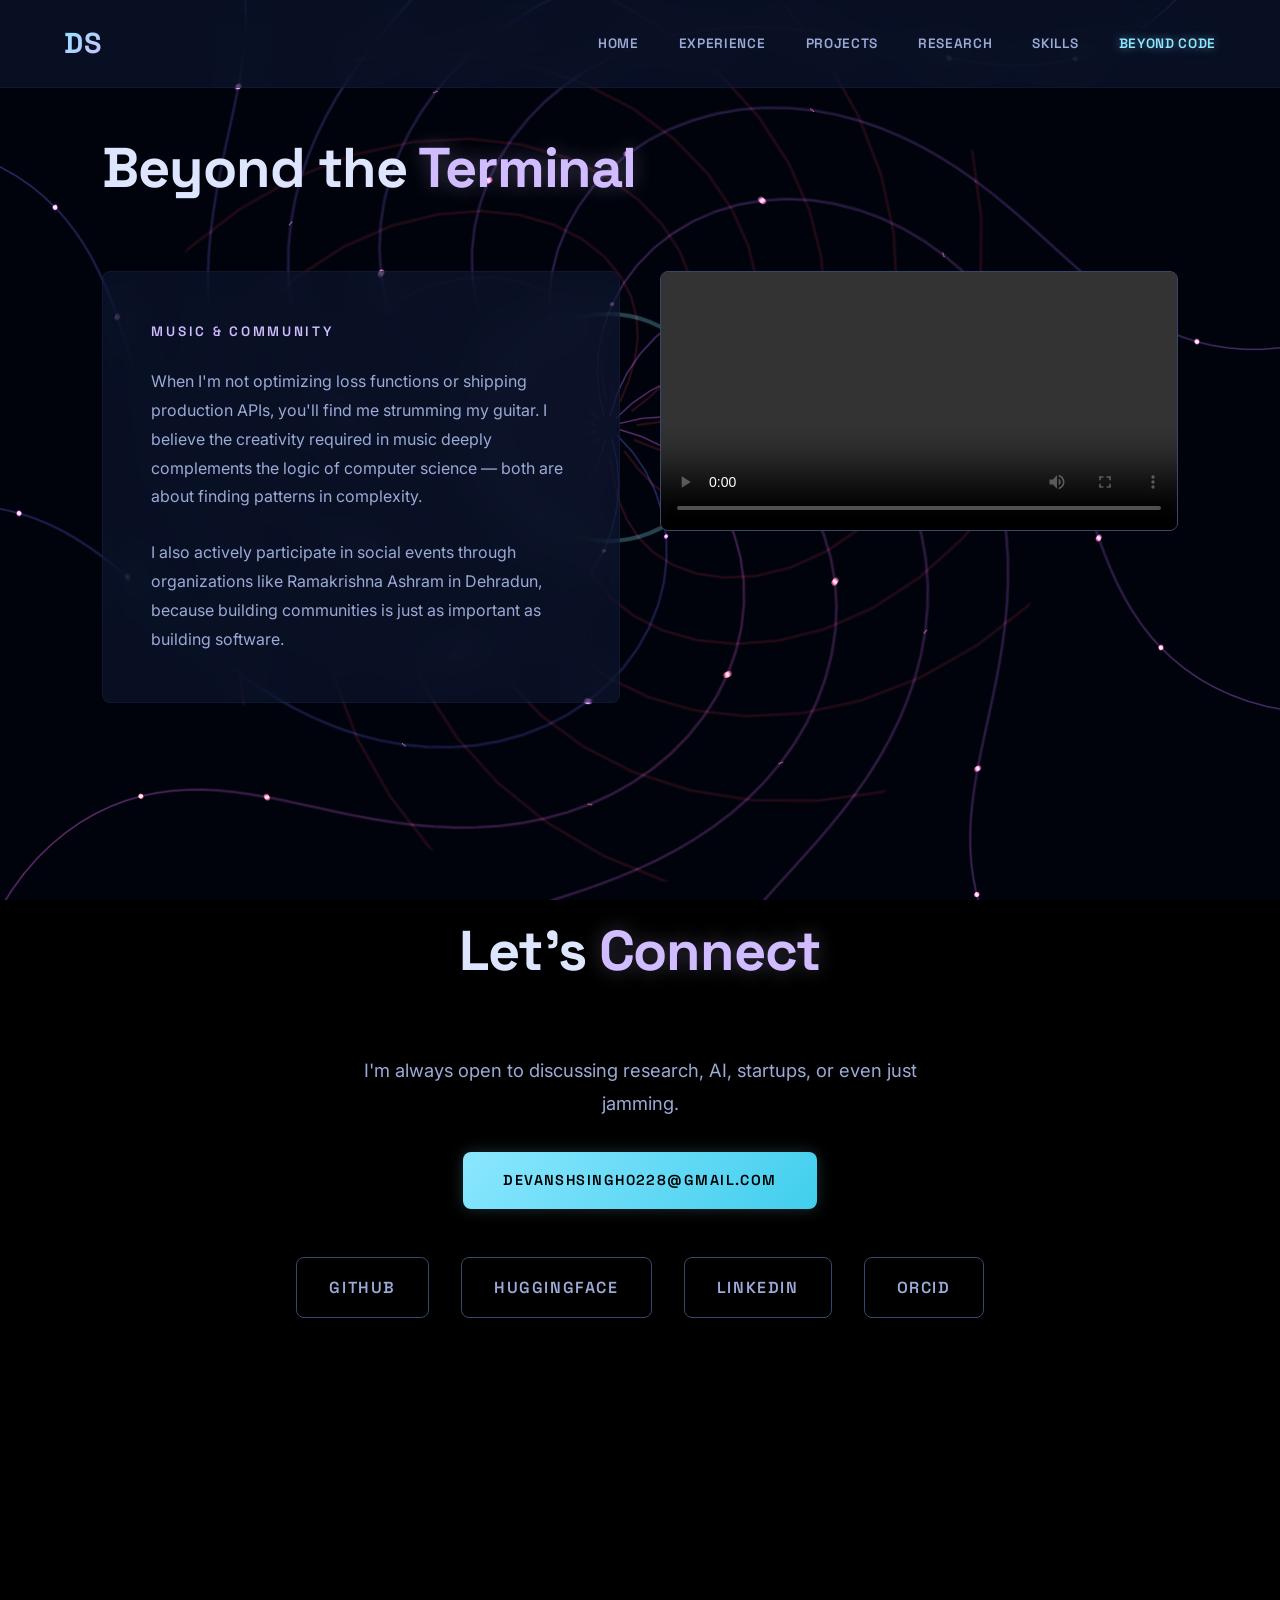
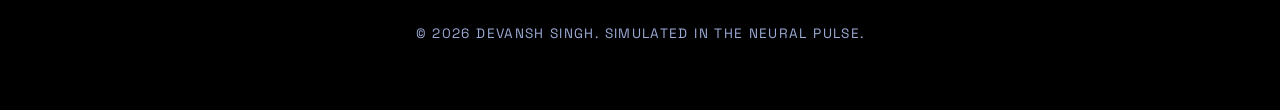
==== commit aca857c9: "Update video src to guitar-video.mp4" ====
--- a/beyond.html
+++ b/beyond.html
@@ -32,7 +32,7 @@
             <div class="fade-in">
                 <div class="video-container">
                     <video controls>
-                        <source src="Guitar video.mp4" type="video/mp4">
+                        <source src="guitar-video.mp4" type="video/mp4">
                         Your browser does not support the video tag.
                     </video>
                 </div>
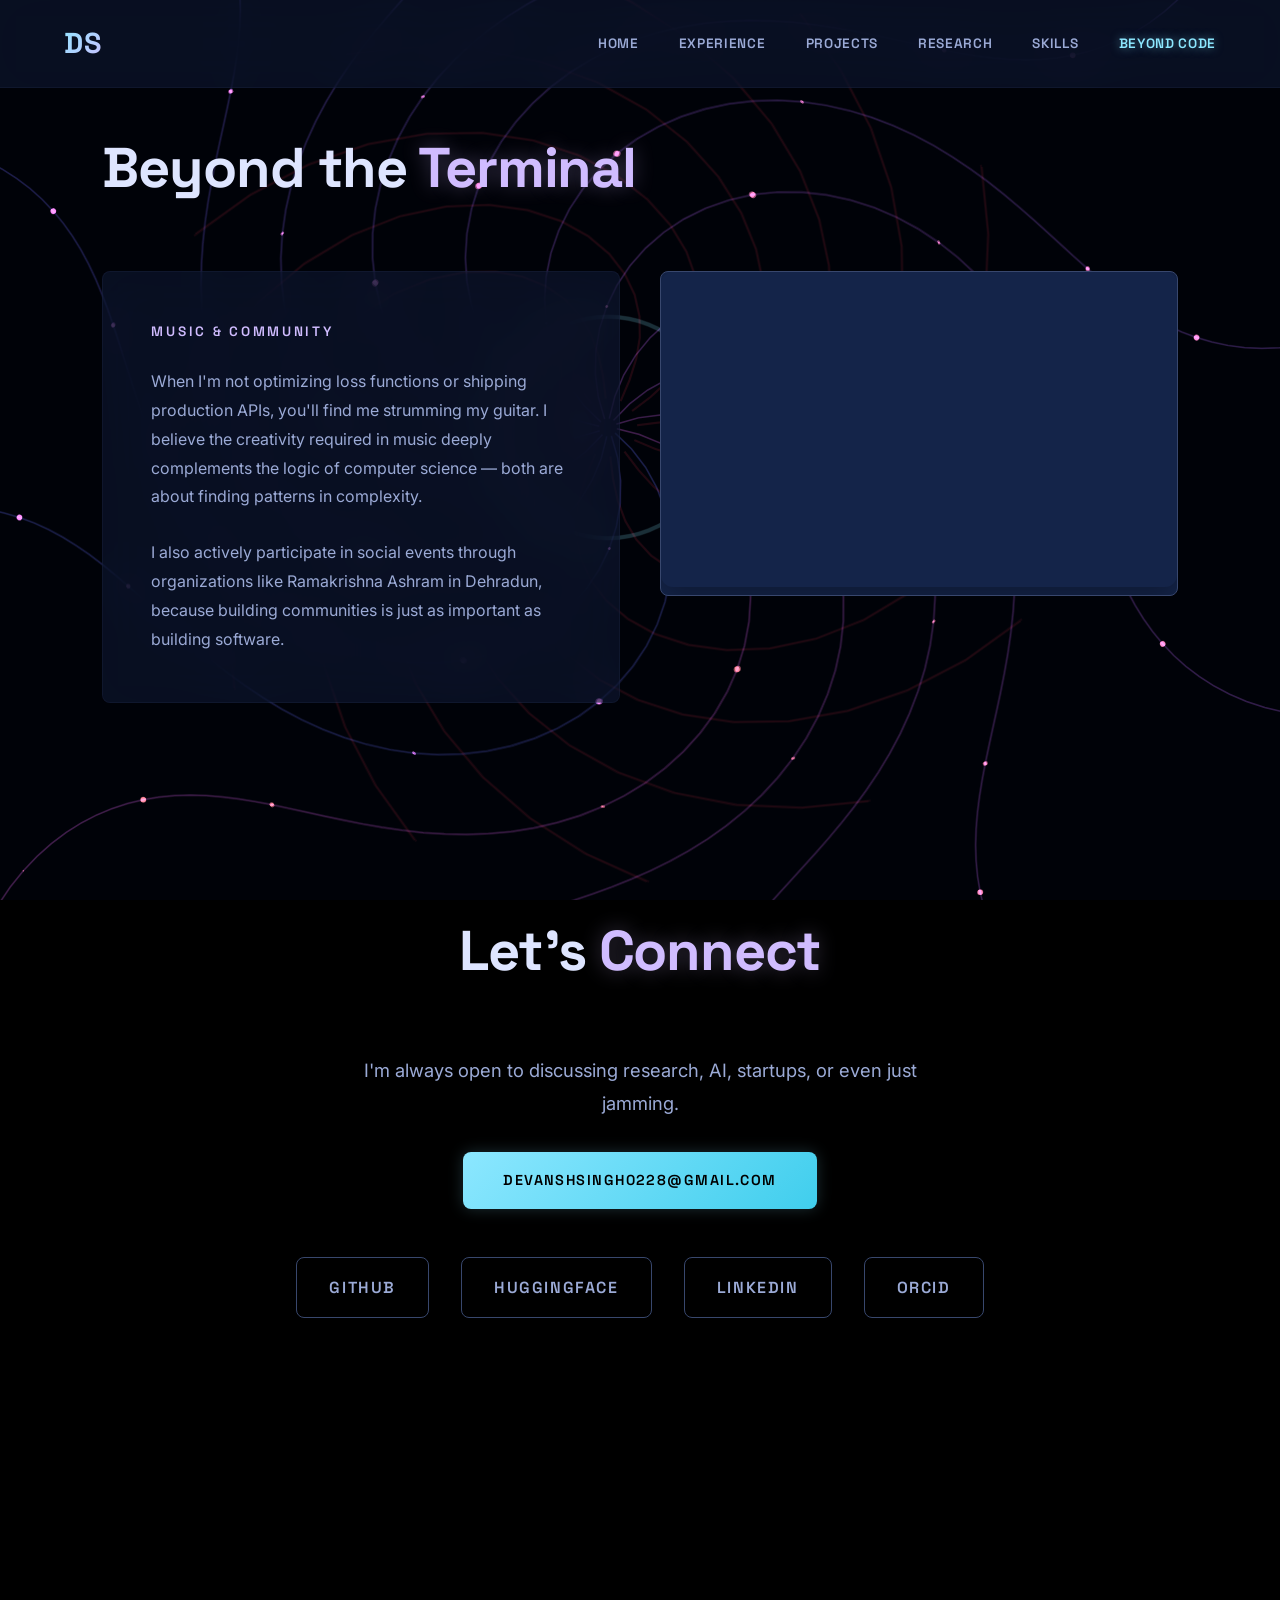
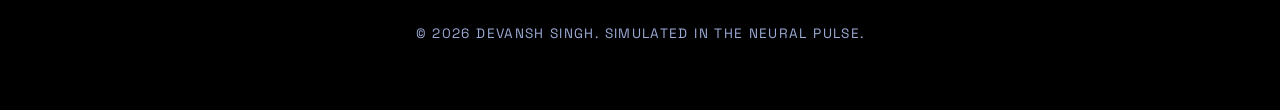
==== commit 78311403: "Fix: Resolve deployment timeout by moving video to YouTube and removing large unused binaries" ====
--- a/beyond.html
+++ b/beyond.html
@@ -31,10 +31,17 @@
             </div>
             <div class="fade-in">
                 <div class="video-container">
-                    <video controls>
-                        <source src="guitar-video.mp4" type="video/mp4">
-                        Your browser does not support the video tag.
-                    </video>
+                    <iframe 
+                        width="100%" 
+                        height="315" 
+                        src="https://www.youtube.com/embed/6kzU5Hct-to" 
+                        title="YouTube video player" 
+                        frameborder="0" 
+                        allow="accelerometer; autoplay; clipboard-write; encrypted-media; gyroscope; picture-in-picture; web-share" 
+                        referrerpolicy="strict-origin-when-cross-origin" 
+                        allowfullscreen 
+                        style="border-radius: 0.75rem; box-shadow: 0 10px 30px rgba(0,0,0,0.3);">
+                    </iframe>
                 </div>
             </div>
         </div>
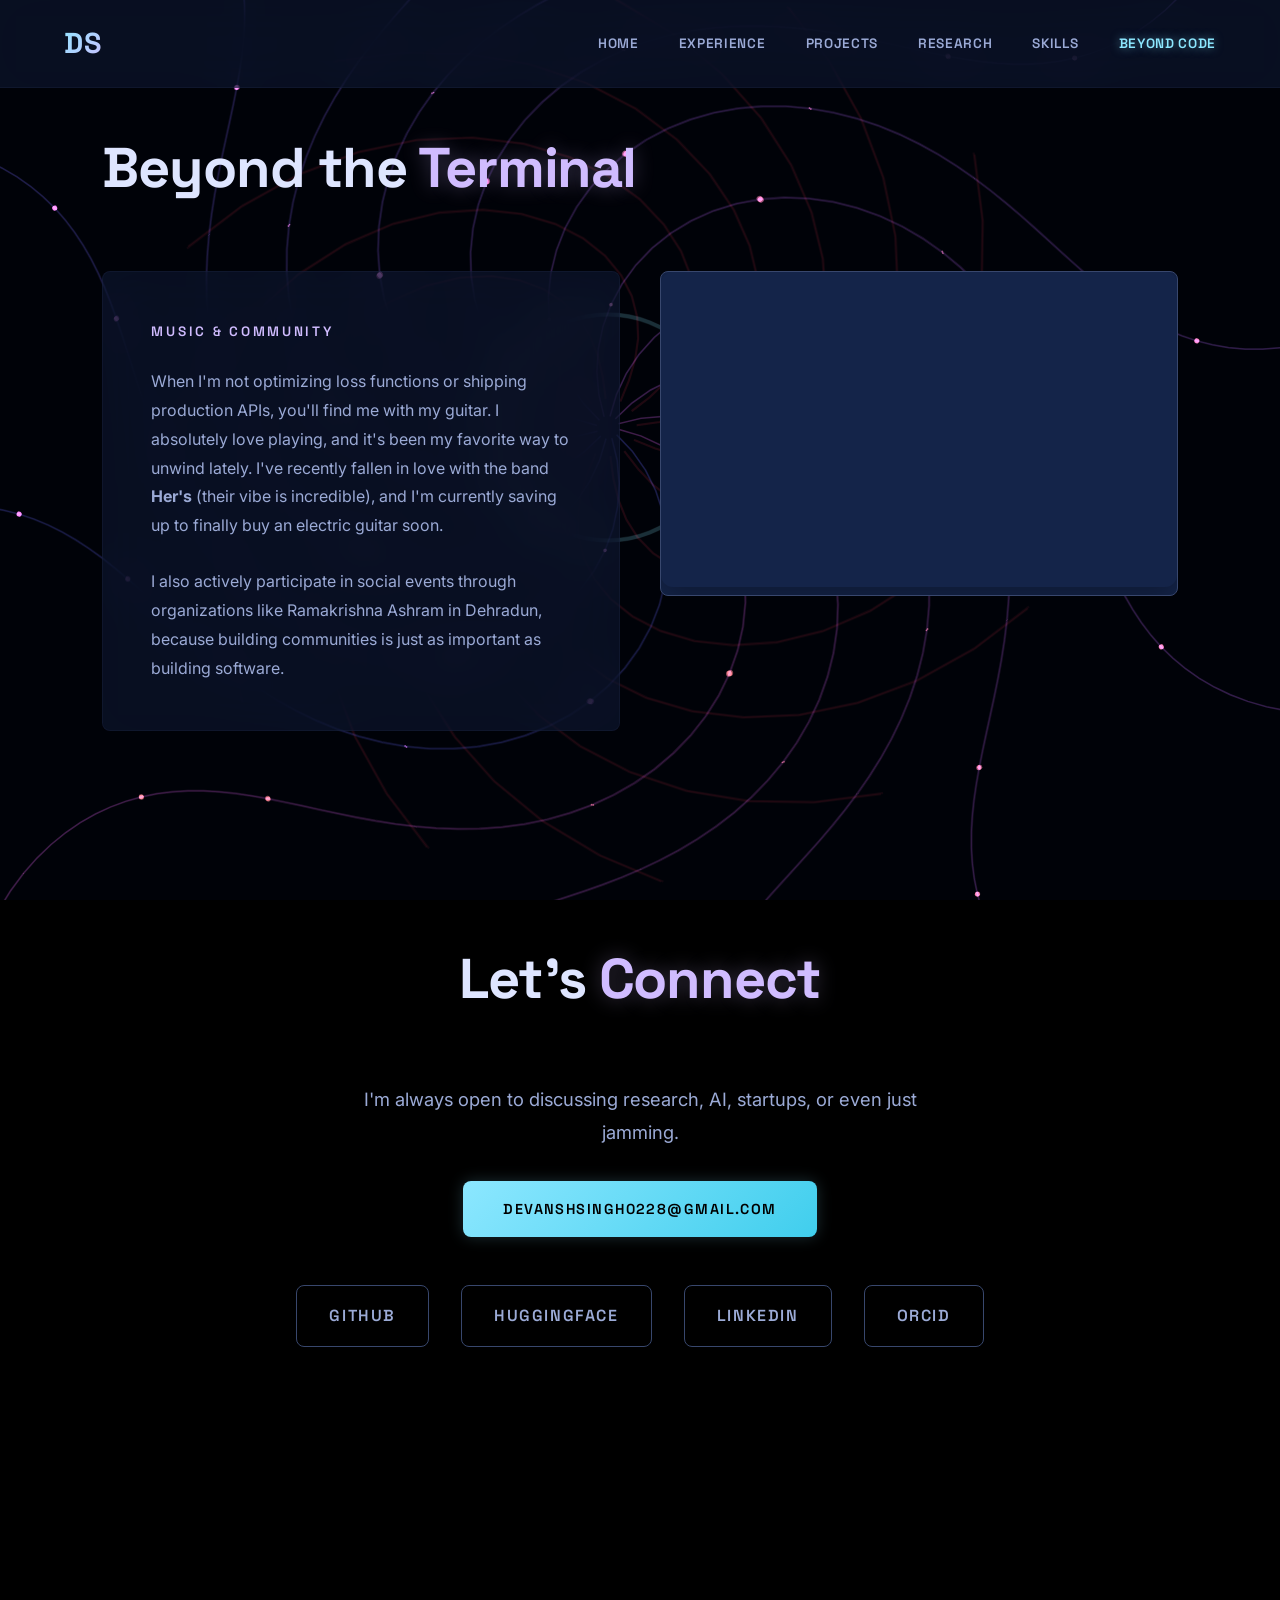
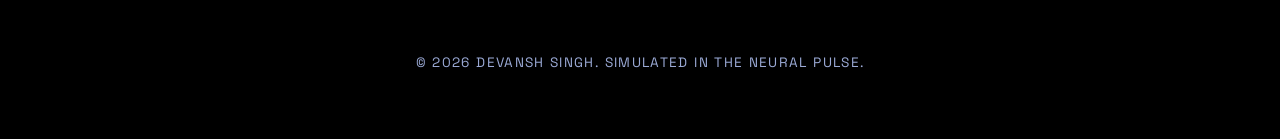
==== commit 22bf83f7: "UI: Adjust profile photo positioning and personalize Beyond Code text" ====
--- a/beyond.html
+++ b/beyond.html
@@ -25,7 +25,7 @@
         <div class="grid-2">
             <div class="glass-card fade-in">
                 <div class="about-label">Music & Community</div>
-                <p>When I'm not optimizing loss functions or shipping production APIs, you'll find me strumming my guitar. I believe the creativity required in music deeply complements the logic of computer science — both are about finding patterns in complexity.</p>
+                <p>When I'm not optimizing loss functions or shipping production APIs, you'll find me with my guitar. I absolutely love playing, and it's been my favorite way to unwind lately. I've recently fallen in love with the band <strong>Her's</strong> (their vibe is incredible), and I'm currently saving up to finally buy an electric guitar soon.</p>
                 <br>
                 <p>I also actively participate in social events through organizations like Ramakrishna Ashram in Dehradun, because building communities is just as important as building software.</p>
             </div>
--- a/style.css
+++ b/style.css
@@ -157,6 +157,7 @@
     width: 190px; height: 190px;
     border-radius: 50%;
     object-fit: cover;
+    object-position: top;
     display: block;
     position: relative;
     z-index: 2;
@@ -482,7 +483,85 @@
     font-size: 0.9rem;
     font-weight: 600;
     text-transform: uppercase;
+}
+
+/* ---- PUBLICATIONS ---- */
+.publications-container {
+    display: flex;
+    flex-direction: column;
+    gap: 4rem; /* Increased gap for better separation */
+    margin-bottom: 6rem;
+}
+
+.pub-card {
+    background: rgba(20, 36, 73, 0.3);
+    backdrop-filter: blur(16px);
+    border: 1px solid rgba(56, 71, 109, 0.2);
+    border-radius: 0.75rem;
+    padding: 2.5rem;
+    transition: all 0.4s cubic-bezier(0.16, 1, 0.3, 1);
+    position: relative;
+    overflow: hidden;
+    margin-bottom: 1rem; /* Fallback margin */
+}
+
+.pub-card:hover {
+    background: rgba(20, 36, 73, 0.5);
+    border-color: var(--primary);
+    transform: translateX(10px);
+    box-shadow: -10px 0 30px rgba(140, 231, 255, 0.05);
+}
+
+.pub-card::before {
+    content: 'PUB';
+    position: absolute;
+    top: 1rem;
+    right: -1rem;
+    font-family: 'Space Grotesk', sans-serif;
+    font-size: 4rem;
+    font-weight: 900;
+    color: rgba(140, 231, 255, 0.03);
+    pointer-events: none;
+    transform: rotate(15deg);
+}
+
+.pub-card h3 {
+    margin-bottom: 0.5rem;
+    font-size: 1.3rem;
+    color: var(--on-surface);
+    line-height: 1.4;
+}
+
+.pub-card p {
+    font-size: 1rem;
+    margin-bottom: 1rem;
+}
+
+.pub-venue {
+    font-family: 'Space Grotesk', sans-serif;
+    font-size: 0.85rem;
+    color: var(--primary);
+    text-transform: uppercase;
     letter-spacing: 0.05em;
+    margin-top: 0.8rem;
+    opacity: 0.9;
+    font-weight: 600;
+}
+
+.pub-card .doi-link {
+    display: inline-flex;
+    align-items: center;
+    gap: 0.5rem;
+    margin-top: 1.5rem;
+    font-size: 0.85rem;
+    font-weight: 600;
+    color: var(--secondary);
+    text-transform: uppercase;
+    letter-spacing: 0.1em;
+}
+
+.pub-card .doi-link:hover {
+    color: var(--primary);
 }
 
 /* ---- SLIDESHOW ---- */
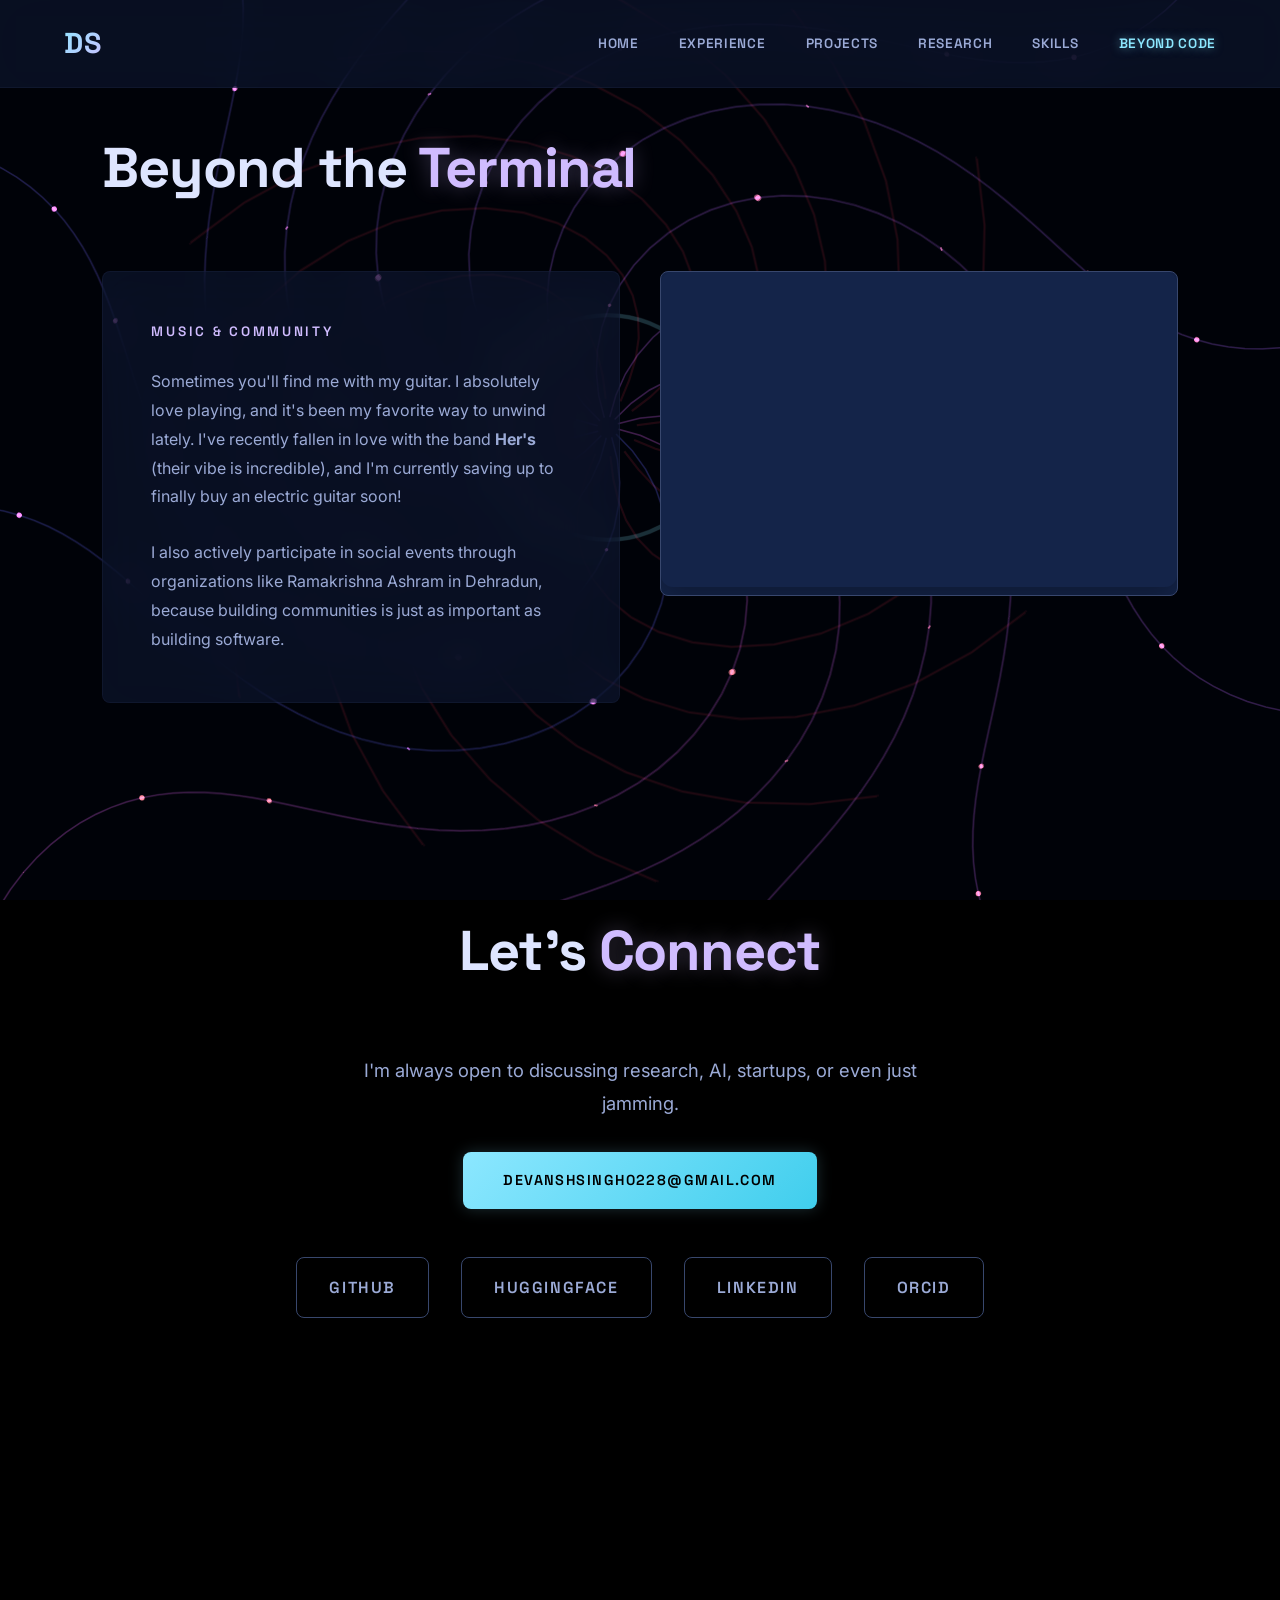
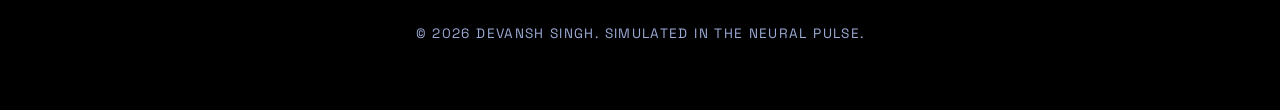
==== commit e5958223: "UI: Final formatting and personal text refinements in beyond.html" ====
--- a/beyond.html
+++ b/beyond.html
@@ -1,11 +1,13 @@
 <!DOCTYPE html>
 <html lang="en">
+
 <head>
     <meta charset="UTF-8">
     <meta name="viewport" content="width=device-width, initial-scale=1.0">
     <title>Beyond Code — Devansh Singh</title>
     <link rel="stylesheet" href="style.css">
 </head>
+
 <body>
     <div id="canvas-container"><canvas id="fractal-canvas"></canvas></div>
     <nav>
@@ -25,21 +27,19 @@
         <div class="grid-2">
             <div class="glass-card fade-in">
                 <div class="about-label">Music & Community</div>
-                <p>When I'm not optimizing loss functions or shipping production APIs, you'll find me with my guitar. I absolutely love playing, and it's been my favorite way to unwind lately. I've recently fallen in love with the band <strong>Her's</strong> (their vibe is incredible), and I'm currently saving up to finally buy an electric guitar soon.</p>
+                <p>Sometimes you'll find me with my guitar. I absolutely love playing, and it's been my favorite way to
+                    unwind lately. I've recently fallen in love with the band <strong>Her's</strong> (their vibe is
+                    incredible), and I'm currently saving up to finally buy an electric guitar soon!</p>
                 <br>
-                <p>I also actively participate in social events through organizations like Ramakrishna Ashram in Dehradun, because building communities is just as important as building software.</p>
+                <p>I also actively participate in social events through organizations like Ramakrishna Ashram in
+                    Dehradun, because building communities is just as important as building software.</p>
             </div>
             <div class="fade-in">
                 <div class="video-container">
-                    <iframe 
-                        width="100%" 
-                        height="315" 
-                        src="https://www.youtube.com/embed/6kzU5Hct-to" 
-                        title="YouTube video player" 
-                        frameborder="0" 
-                        allow="accelerometer; autoplay; clipboard-write; encrypted-media; gyroscope; picture-in-picture; web-share" 
-                        referrerpolicy="strict-origin-when-cross-origin" 
-                        allowfullscreen 
+                    <iframe width="100%" height="315" src="https://www.youtube.com/embed/6kzU5Hct-to"
+                        title="YouTube video player" frameborder="0"
+                        allow="accelerometer; autoplay; clipboard-write; encrypted-media; gyroscope; picture-in-picture; web-share"
+                        referrerpolicy="strict-origin-when-cross-origin" allowfullscreen
                         style="border-radius: 0.75rem; box-shadow: 0 10px 30px rgba(0,0,0,0.3);">
                     </iframe>
                 </div>
@@ -48,17 +48,23 @@
 
         <div class="contact-section fade-in" style="margin-top:5rem;">
             <h2>Let's <span class="accent">Connect</span></h2>
-            <p style="font-size:1.15rem;max-width:600px;margin:0 auto 2rem;">I'm always open to discussing research, AI, startups, or even just jamming.</p>
+            <p style="font-size:1.15rem;max-width:600px;margin:0 auto 2rem;">I'm always open to discussing research, AI,
+                startups, or even just jamming.</p>
             <a href="mailto:devanshsingh0228@gmail.com" class="btn btn-primary">devanshsingh0228@gmail.com</a>
             <div class="social-links">
                 <a href="https://github.com/devsingh02" target="_blank" class="social-link">GitHub</a>
                 <a href="https://huggingface.co/devranx" target="_blank" class="social-link">HuggingFace</a>
-                <a href="https://www.linkedin.com/in/devansh-singh-8190a0222/" target="_blank" class="social-link">LinkedIn</a>
+                <a href="https://www.linkedin.com/in/devansh-singh-8190a0222/" target="_blank"
+                    class="social-link">LinkedIn</a>
                 <a href="https://orcid.org/0009-0004-6804-5392" target="_blank" class="social-link">ORCID</a>
             </div>
         </div>
     </main>
-    <footer><div class="footer-line"></div><p>&copy; 2026 Devansh Singh. Simulated in the Neural Pulse.</p></footer>
+    <footer>
+        <div class="footer-line"></div>
+        <p>&copy; 2026 Devansh Singh. Simulated in the Neural Pulse.</p>
+    </footer>
     <script src="script.js"></script>
 </body>
-</html>
+
+</html>
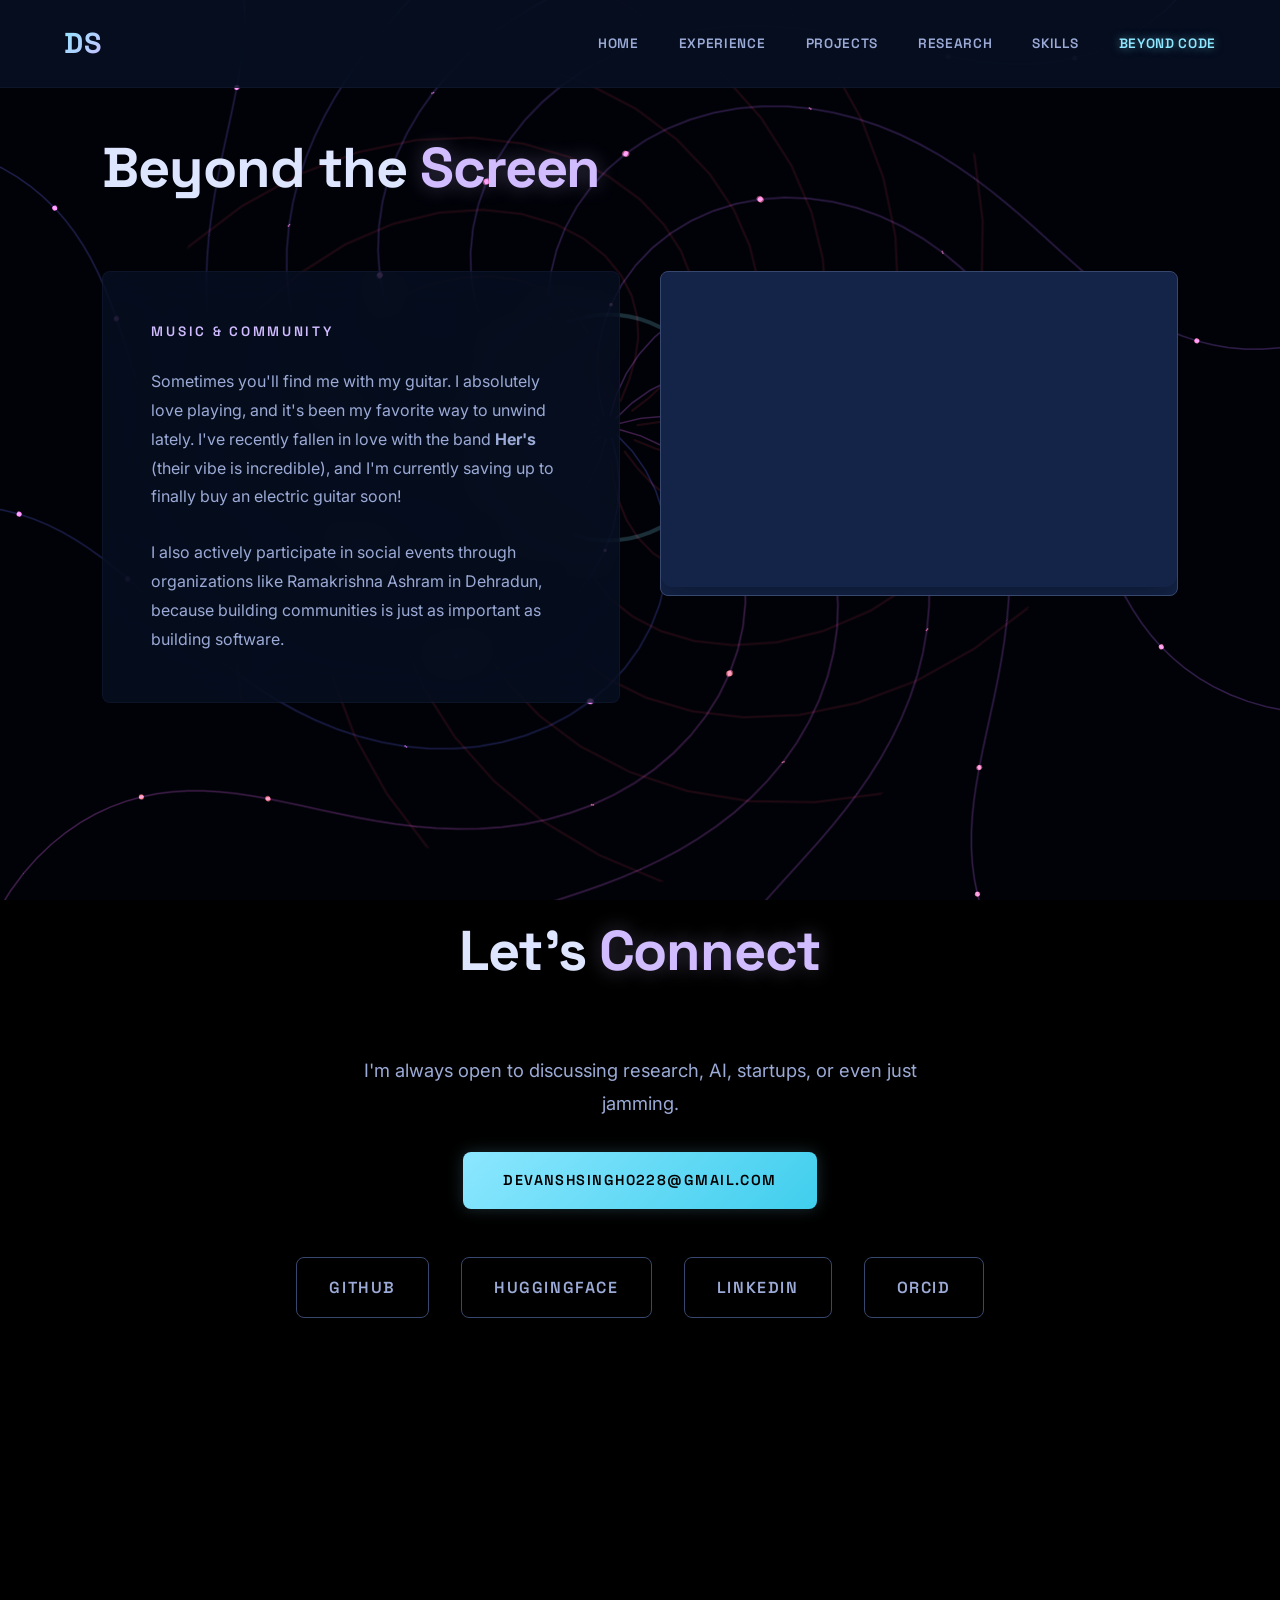
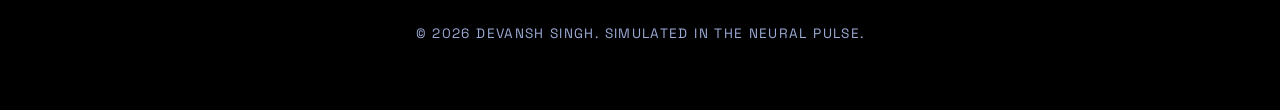
==== commit ec23276e: "final commit 24_0040" ====
--- a/beyond.html
+++ b/beyond.html
@@ -23,7 +23,7 @@
         </div>
     </nav>
     <main>
-        <h2 class="fade-in">Beyond the <span class="accent">Terminal</span></h2>
+        <h2 class="fade-in">Beyond the <span class="accent">Screen</span></h2>
         <div class="grid-2">
             <div class="glass-card fade-in">
                 <div class="about-label">Music & Community</div>
--- a/style.css
+++ b/style.css
@@ -69,7 +69,7 @@
     justify-content: space-between;
     align-items: center;
     padding: 1.2rem 5%;
-    background: rgba(20, 36, 73, 0.4);
+    background: rgba(8, 19, 41, 0.7);
     backdrop-filter: blur(24px);
     -webkit-backdrop-filter: blur(24px);
     z-index: 100;
@@ -254,7 +254,7 @@
 
 /* ---- GLASS CARDS (DATA CLUSTERS) ---- */
 .glass-card {
-    background: rgba(20, 36, 73, 0.4);
+    background: rgba(8, 19, 41, 0.65);
     backdrop-filter: blur(24px);
     -webkit-backdrop-filter: blur(24px);
     border-radius: 0.5rem; /* Sharper corners for sci-fi look */
@@ -441,7 +441,7 @@
 
 /* ---- PROJECT CARDS ---- */
 .project-card {
-    background: rgba(20, 36, 73, 0.4);
+    background: rgba(8, 19, 41, 0.6);
     backdrop-filter: blur(24px);
     border-radius: 0.5rem;
     padding: 2.5rem;
@@ -494,7 +494,7 @@
 }
 
 .pub-card {
-    background: rgba(20, 36, 73, 0.3);
+    background: rgba(8, 19, 41, 0.55);
     backdrop-filter: blur(16px);
     border: 1px solid rgba(56, 71, 109, 0.2);
     border-radius: 0.75rem;
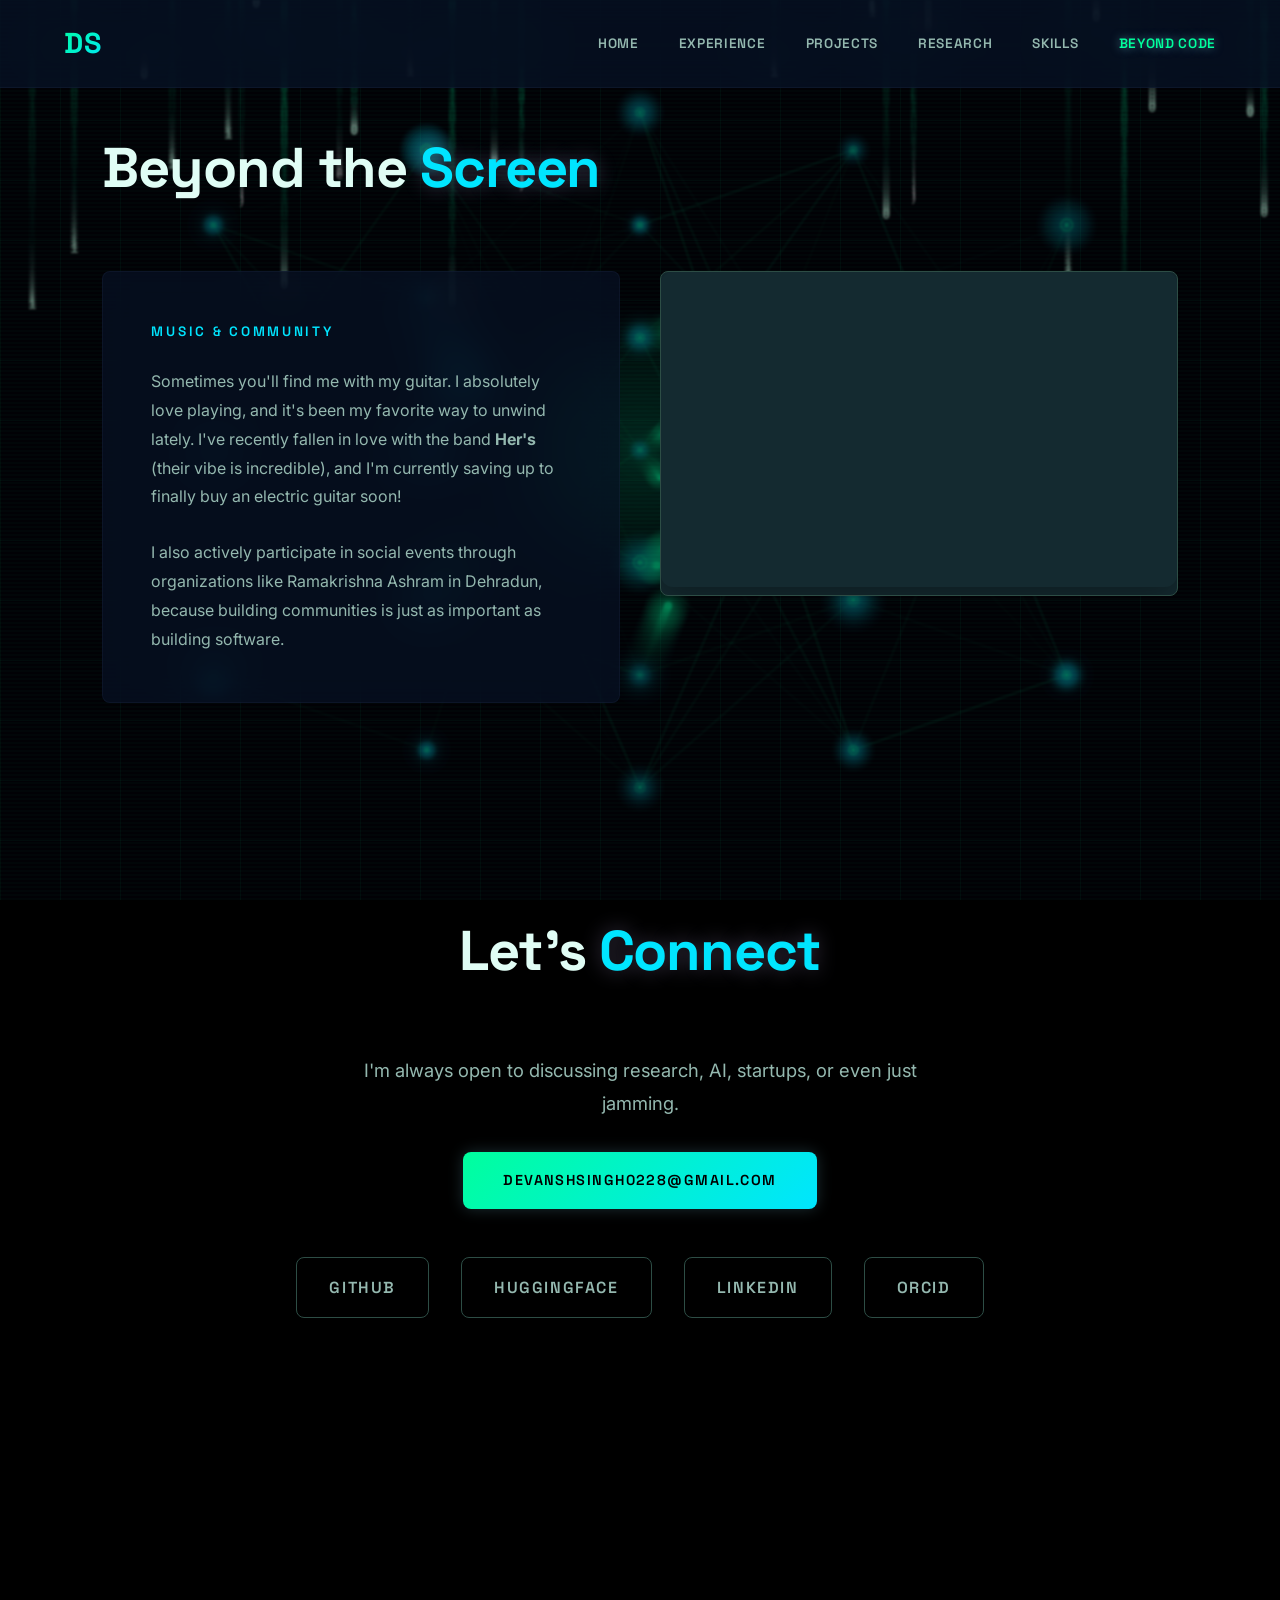
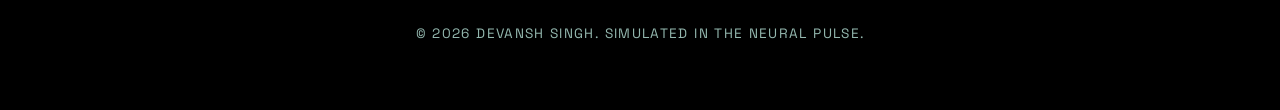
==== commit d7cb8352: "UI: Updated page titles to 'Devansh Singh | Portfolio' and added custom high-tech 'D' favicon" ====
--- a/beyond.html
+++ b/beyond.html
@@ -4,7 +4,8 @@
 <head>
     <meta charset="UTF-8">
     <meta name="viewport" content="width=device-width, initial-scale=1.0">
-    <title>Beyond Code — Devansh Singh</title>
+    <title>Beyond Code | Devansh Singh Portfolio</title>
+    <link rel="icon" type="image/png" href="assets/favicon.png">
     <link rel="stylesheet" href="style.css">
 </head>
 
--- a/style.css
+++ b/style.css
@@ -6,31 +6,31 @@
 @import url('https://fonts.googleapis.com/css2?family=Inter:wght@300;400;500;600;700;800&family=Space+Grotesk:wght@400;500;600;700&display=swap');
 
 :root {
-    /* Deep Celestial Foundation */
+    /* Neural Matrix Foundation */
     --surface-lowest: #000000;
-    --surface-low: #081329;
-    --surface: #060e20;
-    --surface-container: #0c1934;
-    --surface-high: #101e3e;
-    --surface-highest: #142449;
-    --surface-bright: #172b54;
-
-    /* Light-Matter Accents */
-    --primary: #8ce7ff;
-    --primary-dim: #40ceed;
-    --primary-container: #53ddfc;
-    --secondary: #d0bcff;
-    --secondary-container: #2f0076;
-    --tertiary: #b8f9de;
+    --surface-low: #05080a;
+    --surface: #060e14;
+    --surface-container: #0c1a1f;
+    --surface-high: #102429;
+    --surface-highest: #142a30;
+    --surface-bright: #1a353d;
+
+    /* Neural Matrix Accents */
+    --primary: #00ff9d;       /* Emerald Neon */
+    --primary-dim: #00cc7d;
+    --primary-container: #00ff9d33;
+    --secondary: #00e5ff;     /* Ghost Cyan */
+    --secondary-container: #004d55;
+    --tertiary: #00ff9d;
 
     /* Text */
-    --on-surface: #dee5ff;
-    --on-surface-variant: #9baad6;
-    --outline: #65759e;
-    --outline-variant: #38476d;
+    --on-surface: #e0fdf5;
+    --on-surface-variant: #94b8af;
+    --outline: #4d7a6e;
+    --outline-variant: #2d4d45;
 
     /* Gradients */
-    --gradient-primary: linear-gradient(135deg, var(--primary), var(--primary-dim));
+    --gradient-primary: linear-gradient(135deg, var(--primary), var(--secondary));
     --gradient-hud: linear-gradient(135deg, var(--primary), var(--secondary));
 }
 
@@ -59,6 +59,47 @@
     width: 100vw; height: 100vh;
     z-index: 0;
     pointer-events: none;
+}
+
+#fractal-canvas {
+    width: 100%;
+    height: 100%;
+    filter: blur(1px); /* Reduced blur for better visibility */
+    opacity: 0.75;      /* Increased opacity */
+}
+
+#canvas-container::after {
+    content: '';
+    position: absolute;
+    inset: 0;
+    background: rgba(3, 5, 10, 0.35); /* Balanced overlay */
+    background-image: 
+        linear-gradient(rgba(0, 255, 157, 0.04) 1px, transparent 1px),
+        linear-gradient(90deg, rgba(0, 255, 157, 0.04) 1px, transparent 1px);
+    background-size: 60px 60px;
+    z-index: 1;
+}
+
+/* Scanline Effect */
+#canvas-container::before {
+    content: '';
+    position: absolute;
+    top: 0; left: 0;
+    width: 100%; height: 100%;
+    background: linear-gradient(
+        to bottom,
+        transparent 50%,
+        rgba(0, 255, 157, 0.02) 50%
+    );
+    background-size: 100% 4px;
+    z-index: 2;
+    pointer-events: none;
+    animation: scanline 10s linear infinite;
+}
+
+@keyframes scanline {
+    from { background-position: 0 0; }
+    to { background-position: 0 100%; }
 }
 
 /* ---- NAVBAR ---- */
@@ -345,6 +386,10 @@
     font-weight: 600;
 }
 
+.about-section p {
+    color: #c8e0d8; /* Brighter off-white for readability */
+}
+
 .stat-grid {
     display: grid;
     grid-template-columns: repeat(2, 1fr);
